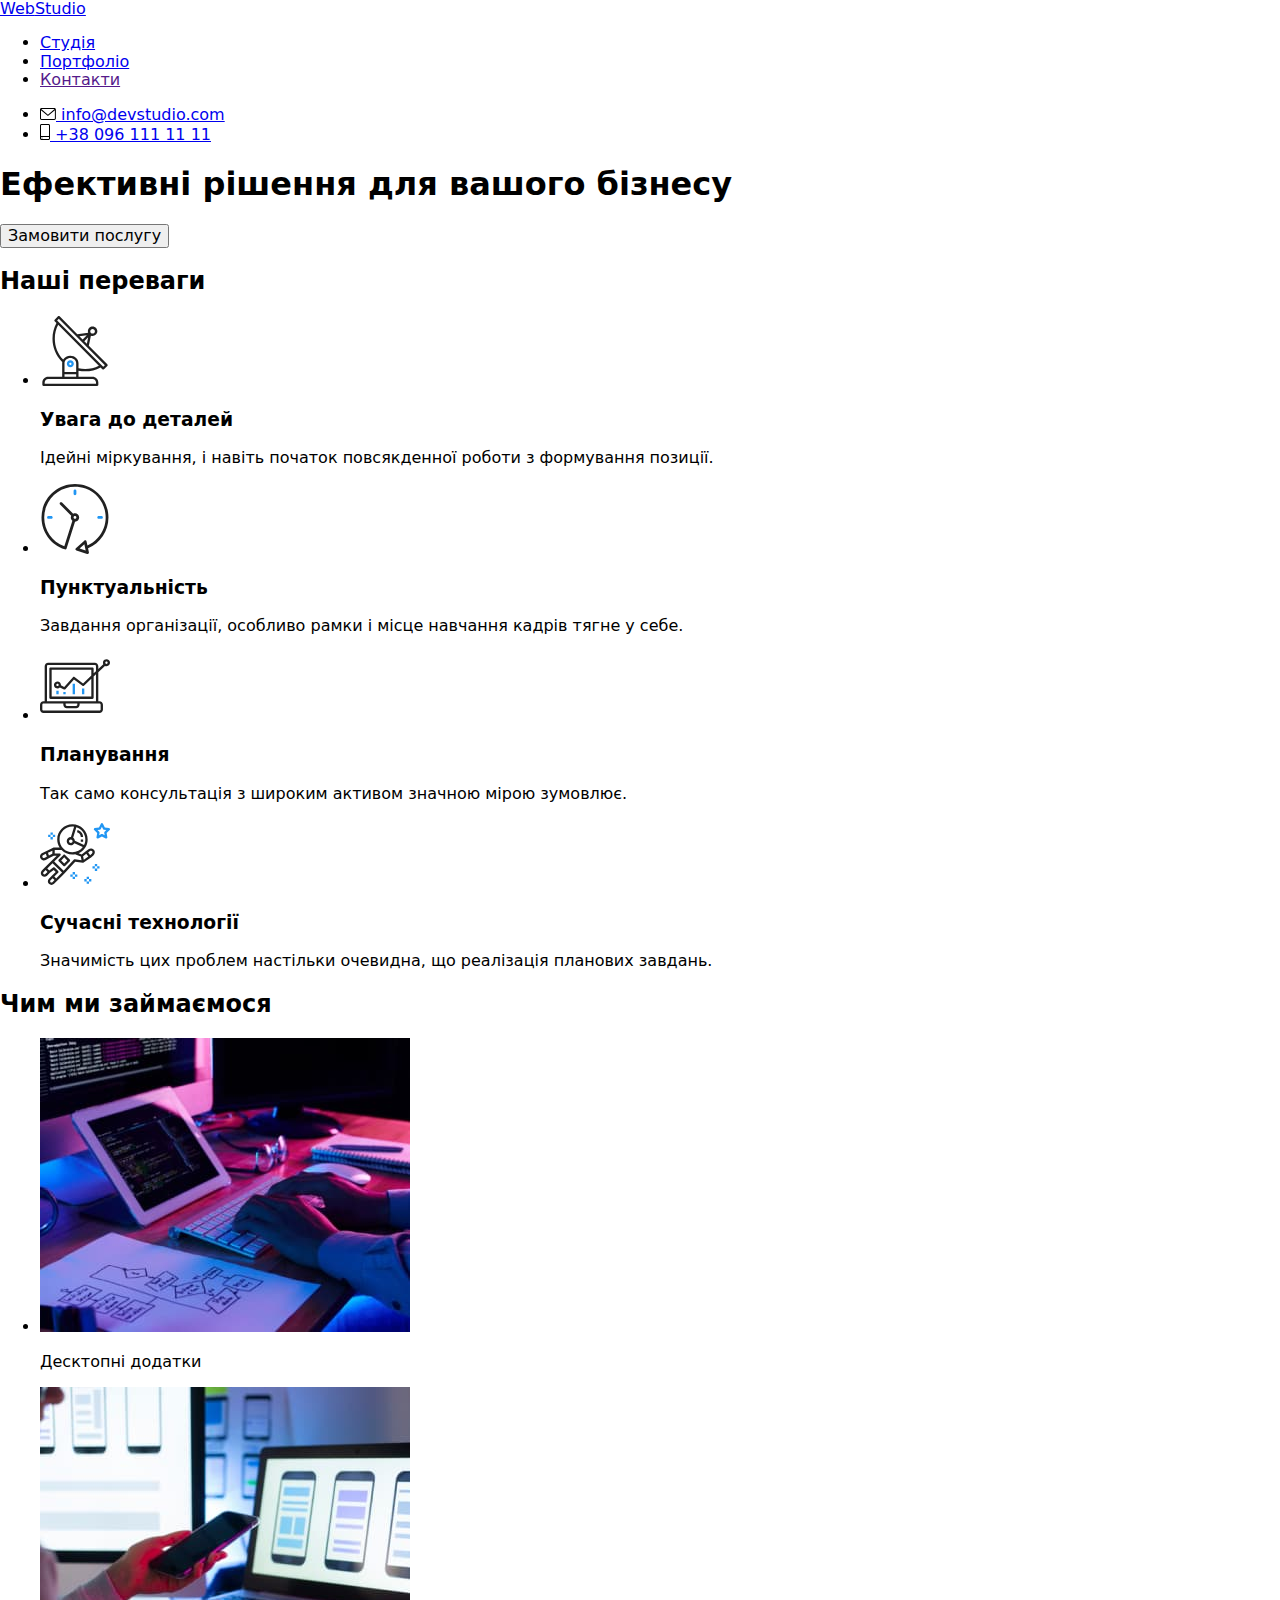
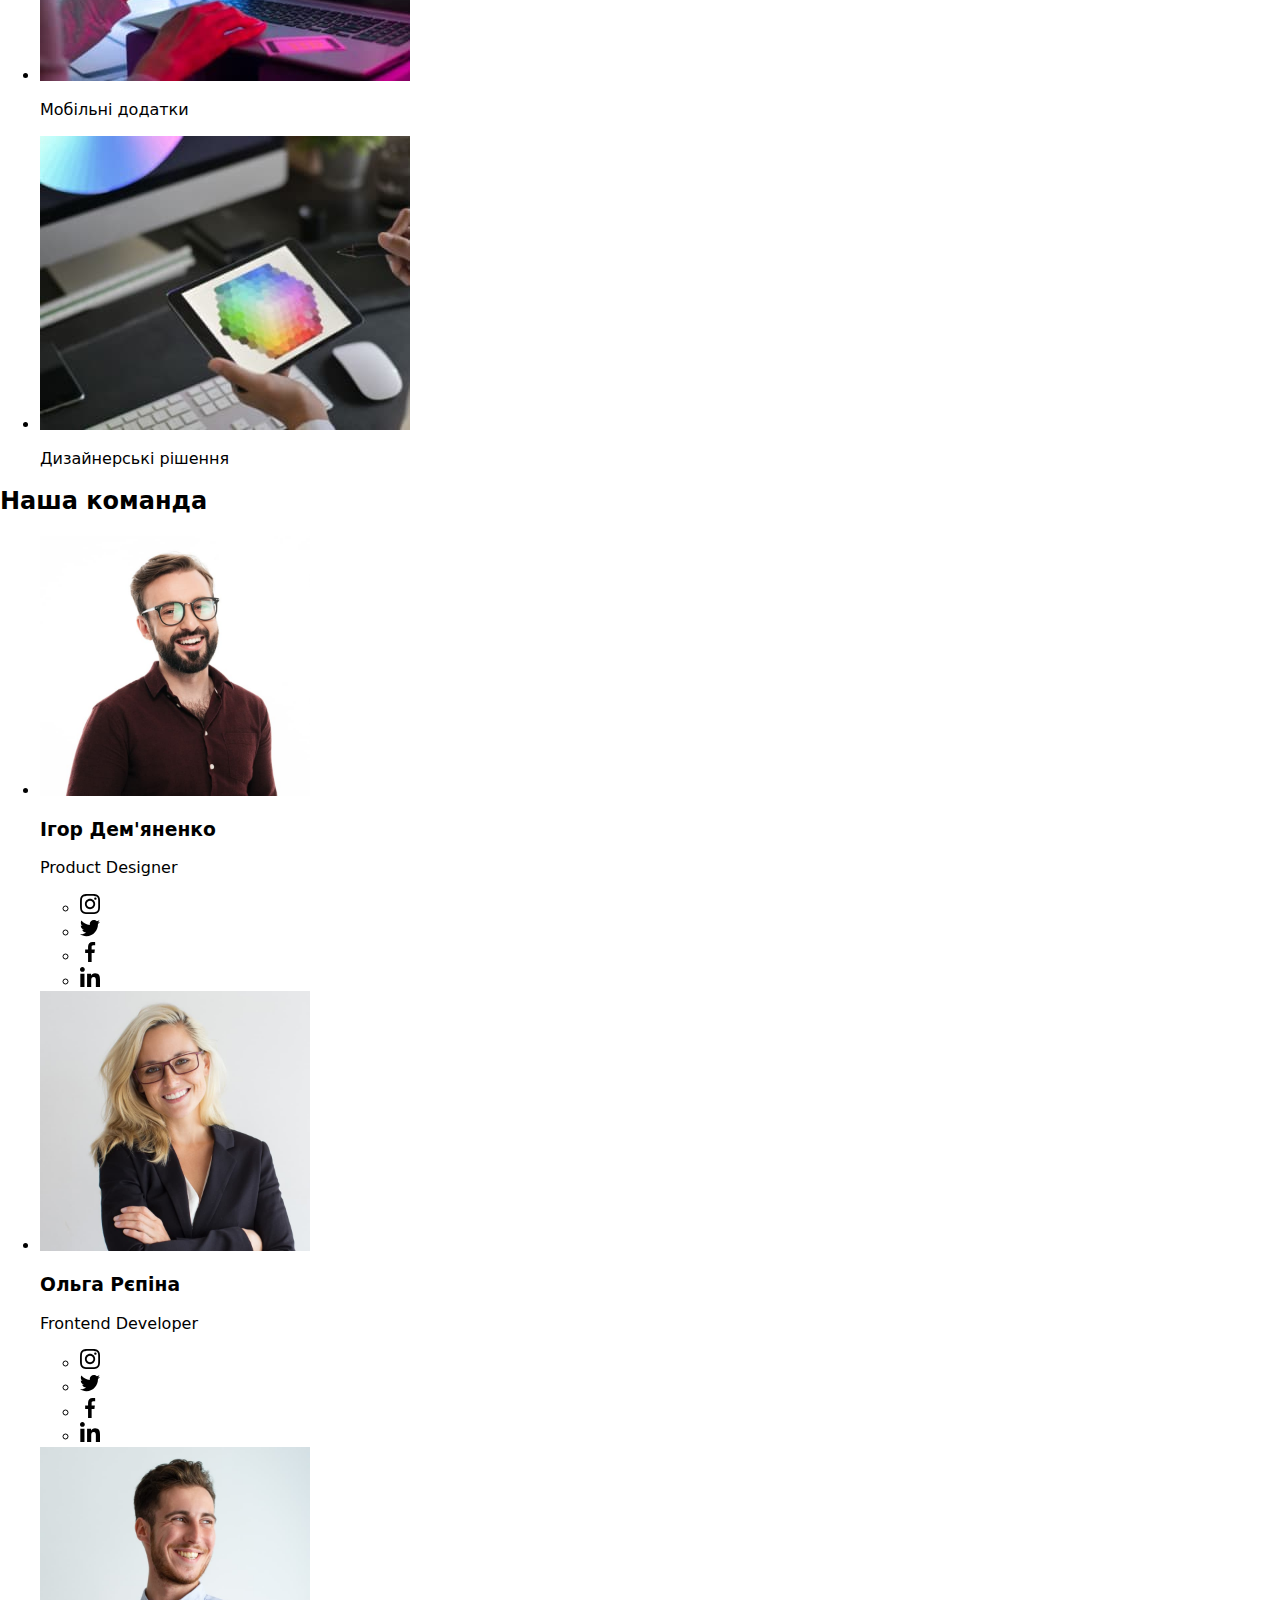
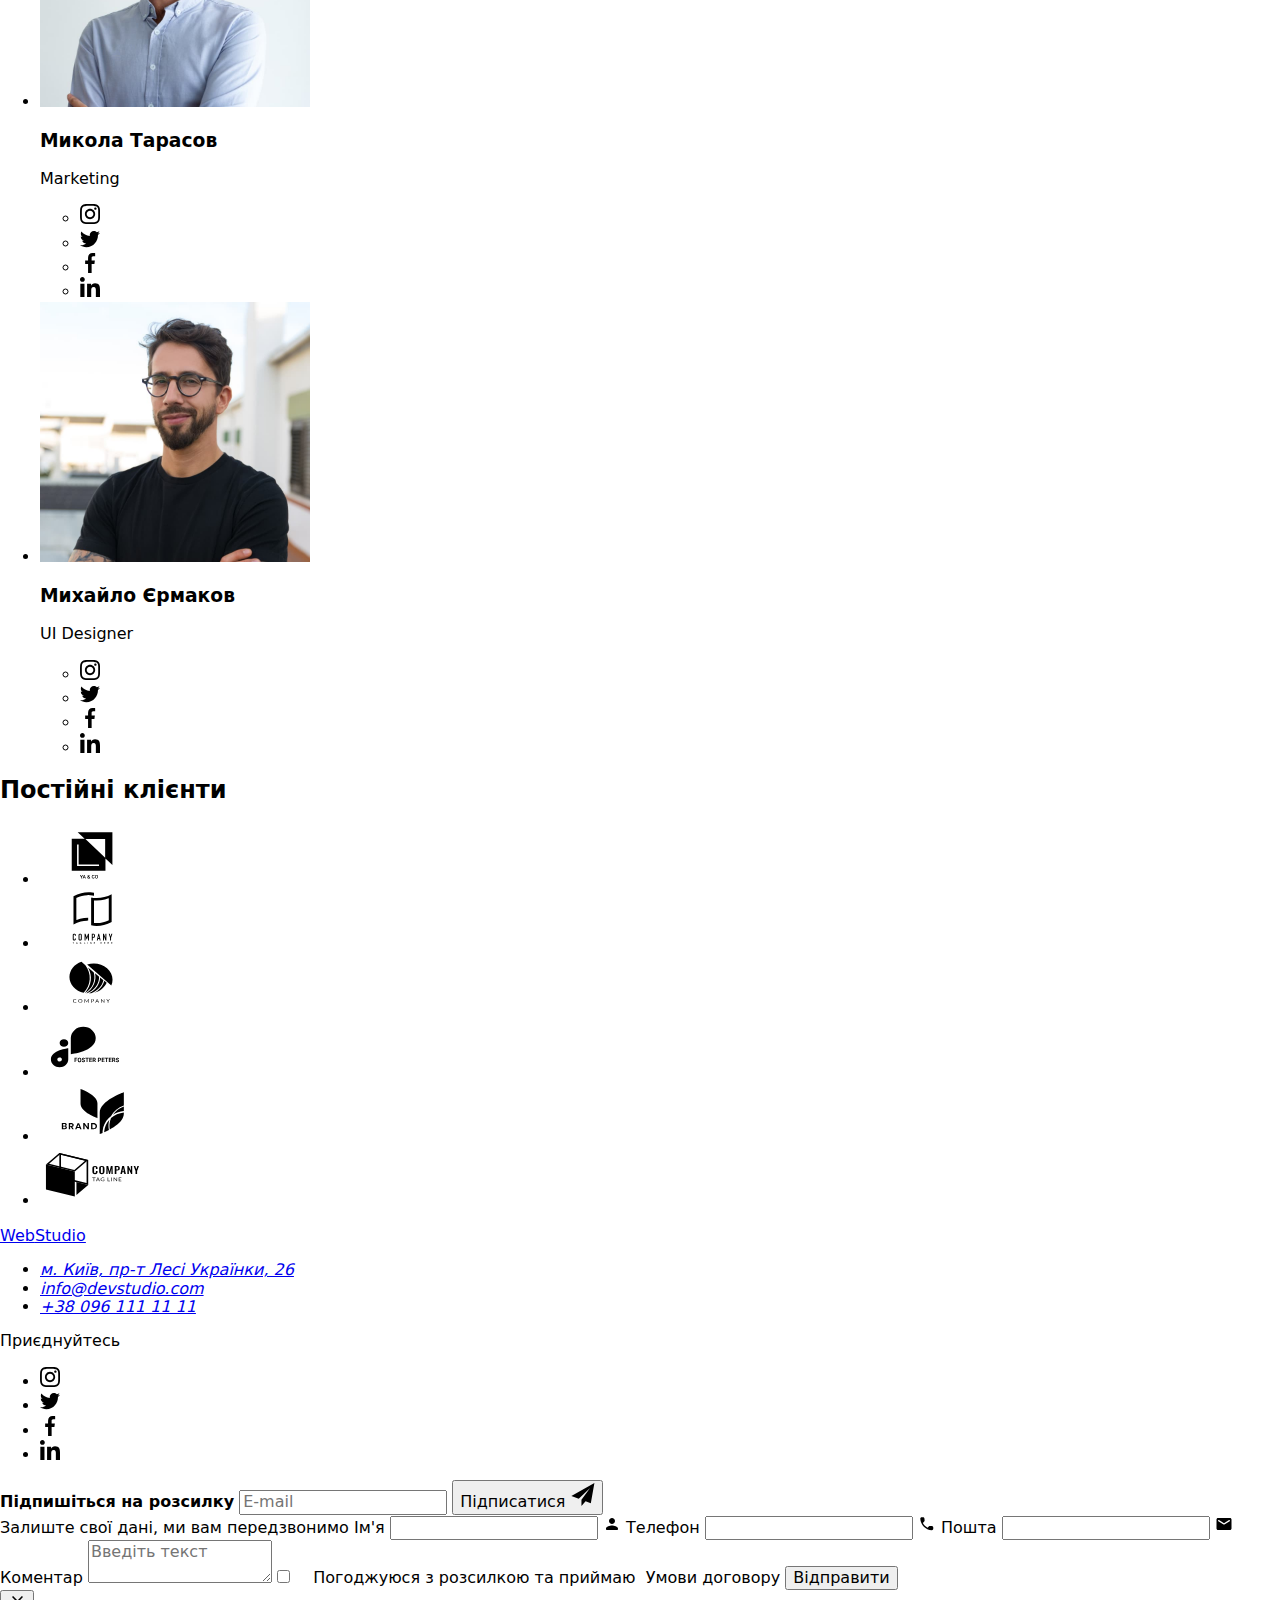
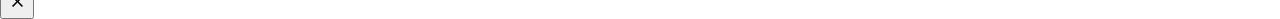
==== index.html @ 15e612e4 "init" ====
<!DOCTYPE html>
<html lang="uk">
  <head>
    <meta charset="UTF-8" />
    <meta http-equiv="X-UA-Compatible" content="IE=edge" />
    <meta name="viewport" content="width=device-width, initial-scale=1.0" />
    <title>Studio</title>
    <link rel="preconnect" href="https://fonts.googleapis.com" />
    <link rel="preconnect" href="https://fonts.gstatic.com" crossorigin />
    <link
      href="https://fonts.googleapis.com/css2?family=Raleway:wght@700&family=Roboto:wght@400;500;700;900&display=swap"
      rel="stylesheet"
    />
    <link
      rel="stylesheet"
      href="https://cdnjs.cloudflare.com/ajax/libs/modern-normalize/1.1.0/modern-normalize.min.css"
    />
    <link rel="stylesheet" href="./css/styles.css" />
  </head>
  <body>
    <header>
      <div class="container main-nav">
        <a href="./index.html" class="logo"
          ><span class="logo-first-text">Web</span
          ><span class="logo-nav-second-text">Studio</span></a
        >
        <nav>
          <ul class="site-nav list">
            <li class="site-nav-item">
              <a href="./index.html" class="link current">Студія</a>
            </li>
            <li class="site-nav-item">
              <a href="./portfolio.html" class="link">Портфоліо</a>
            </li>
            <li class="site-nav-item"><a href="" class="link">Контакти</a></li>
          </ul>
        </nav>
        <ul class="contacts list">
          <li class="contacts-item">
            <a href="mailto:info@devstudio.com" class="contacts-item-link link">
              <svg class="icon envelope" width="16px" height="12px">
                <use href="./images/icons.svg#icon-envelope"></use>
              </svg>
              info@devstudio.com</a
            >
          </li>
          <li class="contacts-item">
            <a href="tel:+380961111111" class="contacts-item-link">
              <svg class="icon smartphone" width="10px" height="16px">
                <use href="./images/icons.svg#icon-smartphone"></use>
              </svg>
              +38 096 111 11 11</a
            >
          </li>
        </ul>
      </div>
    </header>
    <main>
      <!-- секція герой -->

      <section class="hero overlay">
        <div class="container">
          <h1 class="hero-title">Ефективні рішення для вашого бізнесу</h1>
          <button type="button" class="button hero-button" data-modal-open>
            Замовити послугу
          </button>
        </div>
      </section>

      <section class="section">
        <div class="container">
          <h2 class="section-title visually-hidden">Наші переваги</h2>
          <ul class="features-list list">
            <li class="item">
              <div class="icon">
                <svg class="antena" width="70px" height="70px">
                  <use href="./images/icons.svg#icon-antena"></use>
                </svg>
              </div>
              <h3 class="title">Увага до деталей</h3>
              <p class="text">
                Ідейні міркування, і навіть початок повсякденної роботи з
                формування позиції.
              </p>
            </li>
            <li class="item">
              <div class="icon">
                <svg class="clock" width="70px" height="70px">
                  <use href="./images/icons.svg#icon-clock"></use>
                </svg>
              </div>
              <h3 class="title">Пунктуальність</h3>
              <p class="text">
                Завдання організації, особливо рамки і місце навчання кадрів
                тягне у себе.
              </p>
            </li>
            <li class="item">
              <div class="icon">
                <svg class="diagram" width="70px" height="70px">
                  <use href="./images/icons.svg#icon-diagram"></use>
                </svg>
              </div>
              <h3 class="title">Планування</h3>
              <p class="text">
                Так само консультація з широким активом значною мірою зумовлює.
              </p>
            </li>
            <li class="item">
              <div class="icon">
                <svg class="astronaut" width="70px" height="70px">
                  <use href="./images/icons.svg#icon-astronaut"></use>
                </svg>
              </div>
              <h3 class="title">Сучасні технології</h3>
              <p class="text">
                Значимість цих проблем настільки очевидна, що реалізація
                планових завдань.
              </p>
            </li>
          </ul>
        </div>
      </section>

      <section class="section">
        <div class="container">
          <h2 class="section-title">Чим ми займаємося</h2>
          <ul class="work-list list">
            <li class="thumb">
              <img src="./images/what-we-do-1.jpg" alt="Кодимо алгоритми" />
              <p class="work-list-description">Десктопні додатки</p>
            </li>
            <li class="thumb">
              <img src="./images/what-we-do-2.jpg" alt="Розробляємо дизайн" />
              <p class="work-list-description">Мобільні додатки</p>
            </li>
            <li class="thumb">
              <img src="./images/what-we-do-3.jpg" alt="Обираємо кольори" />
              <p class="work-list-description">Дизайнерські рішення</p>
            </li>
          </ul>
        </div>
      </section>

      <section class="section members">
        <div class="container">
          <h2 class="section-title">Наша команда</h2>
          <ul class="members-list list">
            <li class="item">
              <img
                src="./images/team-photo-1.jpg"
                width="270"
                height="260"
                alt="Член команди"
              />
              <div class="teammate-description">
                <h3 class="teammate-name">Ігор Дем'яненко</h3>
                <p class="teammate-post">Product Designer</p>

                <ul class="social list">
                  <li class="social-item">
                    <a href="" class="social-item-link link">
                      <svg class="icon icon" width="20px" height="20px">
                        <use href="./images/icons.svg#icon-instagram"></use>
                      </svg>
                    </a>
                  </li>
                  <li class="social-item">
                    <a href="" class="social-item-link link">
                      <svg class="icon icon" width="20px" height="20px">
                        <use href="./images/icons.svg#icon-twitter"></use>
                      </svg>
                    </a>
                  </li>
                  <li class="social-item">
                    <a href="" class="social-item-link link">
                      <svg class="icon icon" width="20px" height="20px">
                        <use href="./images/icons.svg#icon-facebook"></use>
                      </svg>
                    </a>
                  </li>
                  <li class="social-item">
                    <a href="" class="social-item-link link">
                      <svg class="icon icon" width="20px" height="20px">
                        <use href="./images/icons.svg#icon-linkedin"></use>
                      </svg>
                    </a>
                  </li>
                </ul>
              </div>
            </li>
            <li class="item">
              <img
                src="./images/team-photo-2.jpg"
                width="270"
                height="260"
                alt="Член команди"
              />
              <div class="teammate-description">
                <h3 class="teammate-name">Ольга Рєпіна</h3>
                <p class="teammate-post">Frontend Developer</p>

                <ul class="social list">
                  <li class="social-item">
                    <a href="" class="social-item-link link">
                      <svg class="icon icon" width="20px" height="20px">
                        <use href="./images/icons.svg#icon-instagram"></use>
                      </svg>
                    </a>
                  </li>
                  <li class="social-item">
                    <a href="" class="social-item-link link">
                      <svg class="icon icon" width="20px" height="20px">
                        <use href="./images/icons.svg#icon-twitter"></use>
                      </svg>
                    </a>
                  </li>
                  <li class="social-item">
                    <a href="" class="social-item-link link">
                      <svg class="icon icon" width="20px" height="20px">
                        <use href="./images/icons.svg#icon-facebook"></use>
                      </svg>
                    </a>
                  </li>
                  <li class="social-item">
                    <a href="" class="social-item-link link">
                      <svg class="icon icon" width="20px" height="20px">
                        <use href="./images/icons.svg#icon-linkedin"></use>
                      </svg>
                    </a>
                  </li>
                </ul>
              </div>
            </li>
            <li class="item">
              <img
                src="./images/team-photo-3.jpg"
                width="270"
                height="260"
                alt="Член команди"
              />
              <div class="teammate-description">
                <h3 class="teammate-name">Микола Тарасов</h3>
                <p class="teammate-post">Marketing</p>

                <ul class="social list">
                  <li class="social-item">
                    <a href="" class="social-item-link link">
                      <svg class="icon icon" width="20px" height="20px">
                        <use href="./images/icons.svg#icon-instagram"></use>
                      </svg>
                    </a>
                  </li>
                  <li class="social-item">
                    <a href="" class="social-item-link link">
                      <svg class="icon icon" width="20px" height="20px">
                        <use href="./images/icons.svg#icon-twitter"></use>
                      </svg>
                    </a>
                  </li>
                  <li class="social-item">
                    <a href="" class="social-item-link link">
                      <svg class="icon icon" width="20px" height="20px">
                        <use href="./images/icons.svg#icon-facebook"></use>
                      </svg>
                    </a>
                  </li>
                  <li class="social-item">
                    <a href="" class="social-item-link link">
                      <svg class="icon icon" width="20px" height="20px">
                        <use href="./images/icons.svg#icon-linkedin"></use>
                      </svg>
                    </a>
                  </li>
                </ul>
              </div>
            </li>
            <li class="item">
              <img
                src="./images/team-photo-4.jpg"
                width="270"
                height="260"
                alt="Член команди"
              />
              <div class="teammate-description">
                <h3 class="teammate-name">Михайло Єрмаков</h3>
                <p class="teammate-post">UI Designer</p>

                <ul class="social list">
                  <li class="social-item">
                    <a href="" class="social-item-link link">
                      <svg class="icon icon" width="20px" height="20px">
                        <use href="./images/icons.svg#icon-instagram"></use>
                      </svg>
                    </a>
                  </li>
                  <li class="social-item">
                    <a href="" class="social-item-link link">
                      <svg class="icon icon" width="20px" height="20px">
                        <use href="./images/icons.svg#icon-twitter"></use>
                      </svg>
                    </a>
                  </li>
                  <li class="social-item">
                    <a href="" class="social-item-link link">
                      <svg class="icon icon" width="20px" height="20px">
                        <use href="./images/icons.svg#icon-facebook"></use>
                      </svg>
                    </a>
                  </li>
                  <li class="social-item">
                    <a href="" class="social-item-link link">
                      <svg class="icon icon" width="20px" height="20px">
                        <use href="./images/icons.svg#icon-linkedin"></use>
                      </svg>
                    </a>
                  </li>
                </ul>
              </div>
            </li>
          </ul>
        </div>
      </section>
      <section class="section">
        <div class="container">
          <h2 class="section-title">Постійні клієнти</h2>
          <ul class="clients list">
            <li class="clients-item">
              <a href="" class="clients-item-link link">
                <svg class="icon logo-1" width="106px" height="60px">
                  <use href="./images/icons.svg#icon-logo-1"></use>
                </svg>
              </a>
            </li>
            <li class="clients-item">
              <a href="" class="clients-item-link link">
                <svg class="icon logo-2" width="106px" height="60px">
                  <use href="./images/icons.svg#icon-logo-2"></use>
                </svg>
              </a>
            </li>
            <li class="clients-item">
              <a href="" class="clients-item-link link">
                <svg class="icon logo-3" width="106px" height="60px">
                  <use href="./images/icons.svg#icon-logo-3"></use>
                </svg>
              </a>
            </li>
            <li class="clients-item">
              <a href="" class="clients-item-link link">
                <svg class="icon logo-4" width="106px" height="60px">
                  <use href="./images/icons.svg#icon-logo-4"></use>
                </svg>
              </a>
            </li>
            <li class="clients-item">
              <a href="" class="clients-item-link link">
                <svg class="icon logo-5" width="106px" height="60px">
                  <use href="./images/icons.svg#icon-logo-5"></use>
                </svg>
              </a>
            </li>
            <li class="clients-item">
              <a href="" class="clients-item-link link">
                <svg class="icon logo-6" width="106px" height="60px">
                  <use href="./images/icons.svg#icon-logo-6"></use>
                </svg>
              </a>
            </li>
          </ul>
        </div>
      </section>
    </main>

    <footer>
      <div class="container footer-box">
        <div>
          <a href="./index.html" class="logo link">
            <span class="logo-first-text">Web</span
            ><span class="logo-foot-second-text">Studio</span>
          </a>

          <address>
            <ul class="list">
              <li class="link-contact">
                <a
                  href="https://goo.gl/maps/D8XiGMWLW442jAMw8"
                  target="_blank"
                  rel="noopener noreferrer"
                  class="footer-geolocation"
                  >м. Київ, пр-т Лесі Українки, 26</a
                >
              </li>
              <li class="link-contact">
                <a href="mailto:info@devstudio.com" class="footer-contacts"
                  >info@devstudio.com</a
                >
              </li>
              <li class="link-contact">
                <a href="tel:+380961111111" class="footer-contacts"
                  >+38 096 111 11 11</a
                >
              </li>
            </ul>
          </address>
        </div>

        <div class="join-us">
          <p class="title">Приєднуйтесь</p>
          <ul class="footer-social">
            <li class="footer-social-item list">
              <a href="" class="footer-social-item-link link">
                <svg class="icon instagram" width="20px" height="20px">
                  <use href="./images/icons.svg#icon-instagram"></use>
                </svg>
              </a>
            </li>
            <li class="footer-social-item list">
              <a href="" class="footer-social-item-link link">
                <svg class="icon twitter" width="20px" height="20px">
                  <use href="./images/icons.svg#icon-twitter"></use>
                </svg>
              </a>
            </li>
            <li class="footer-social-item list">
              <a href="" class="footer-social-item-link link">
                <svg class="icon facebook" width="20px" height="20px">
                  <use href="./images/icons.svg#icon-facebook"></use>
                </svg>
              </a>
            </li>
            <li class="footer-social-item list">
              <a href="" class="footer-social-item-link link">
                <svg class="icon linkedin" width="20px" height="20px">
                  <use href="./images/icons.svg#icon-linkedin"></use>
                </svg>
              </a>
            </li>
          </ul>
        </div>

        <form class="subscribe-form" autocomplete="off">
          <div class="form-field">
            <strong class="subscribe-call">Підпишіться на розсилку</strong>
            <label>
              <input
                class="subscribe-input"
                type="text"
                name="field-subscribe"
                placeholder="E-mail"
              />
            </label>
            <button class="button subscribe-button" type="submit">
              Підписатися
              <svg class="icon-subscribe icon" width="24px" height="24px">
                <use href="./images/icons.svg#icon-send"></use>
              </svg>
            </button>
          </div>
        </form>
      </div>
    </footer>
    <div class="backdrop is-hidden" data-modal>
      <div class="modal">
        <form class="contacts-form" autocomplete="off">
          <span class="send-data-header">
            Залиште свої дані, ми вам передзвонимо</span
          >

          <label>
            <span class="contacts-form-label">Ім'я</span>
            <span class="icon-contact-name">
              <input
                type="text"
                name="contact-name"
                class="contacts-form-field contact-name"
              />
              <svg class="icon-person icon" width="18" height="18">
                <use href="./images/icons.svg#icon-person"></use>
              </svg>
            </span>
          </label>
          <label>
            <span class="contacts-form-label">Телефон</span>
            <span class="icon-contact-phone">
              <input
                type="tel"
                name="contact-tel"
                class="contacts-form-field contact-tel"
              />
              <svg class="icon-phone icon" width="18" height="18">
                <use href="./images/icons.svg#icon-phone"></use>
              </svg>
            </span>
          </label>
          <label>
            <span class="contacts-form-label">Пошта</span>
            <span class="icon-contact-mail">
              <input
                type="email"
                name="contact-mail"
                class="contacts-form-field contact-mail"
              />
              <svg class="icon-mail icon" width="18" height="18">
                <use href="./images/icons.svg#icon-email"></use>
              </svg>
            </span>
          </label>
          <label>
            <span class="contacts-form-label">Коментар</span>
            <textarea
              name="contact-message"
              class="contacts-message"
              placeholder="Введіть текст"
            ></textarea>
          </label>
          <label class="checkbox-form-field">
            <input
              type="checkbox"
              name="accept-policy"
              class="contacts-checkbox visually-hidden"
            />
            <span class="icon-checkbox">
              <svg class="icon" width="13" height="10">
                <use href="./images/icons.svg#icon-check"></use>
              </svg>
            </span>
            <span class="contacts-checkbox-label"
              >Погоджуюся з розсилкою та приймаю&nbsp;
              <span class="contacts-checkbox-link">Умови договору</span></span
            >
          </label>
          <button type="submit" class="modal-submit-button button">
            Відправити
          </button>
        </form>

        <button type="button" class="modal-close-button" data-modal-close>
          <svg class="icon-close icon" width="18" height="18">
            <use href="./images/icons.svg#icon-close"></use>
          </svg>
        </button>
      </div>
    </div>
    <script src="./js/modal.js"></script>
  </body>
</html>
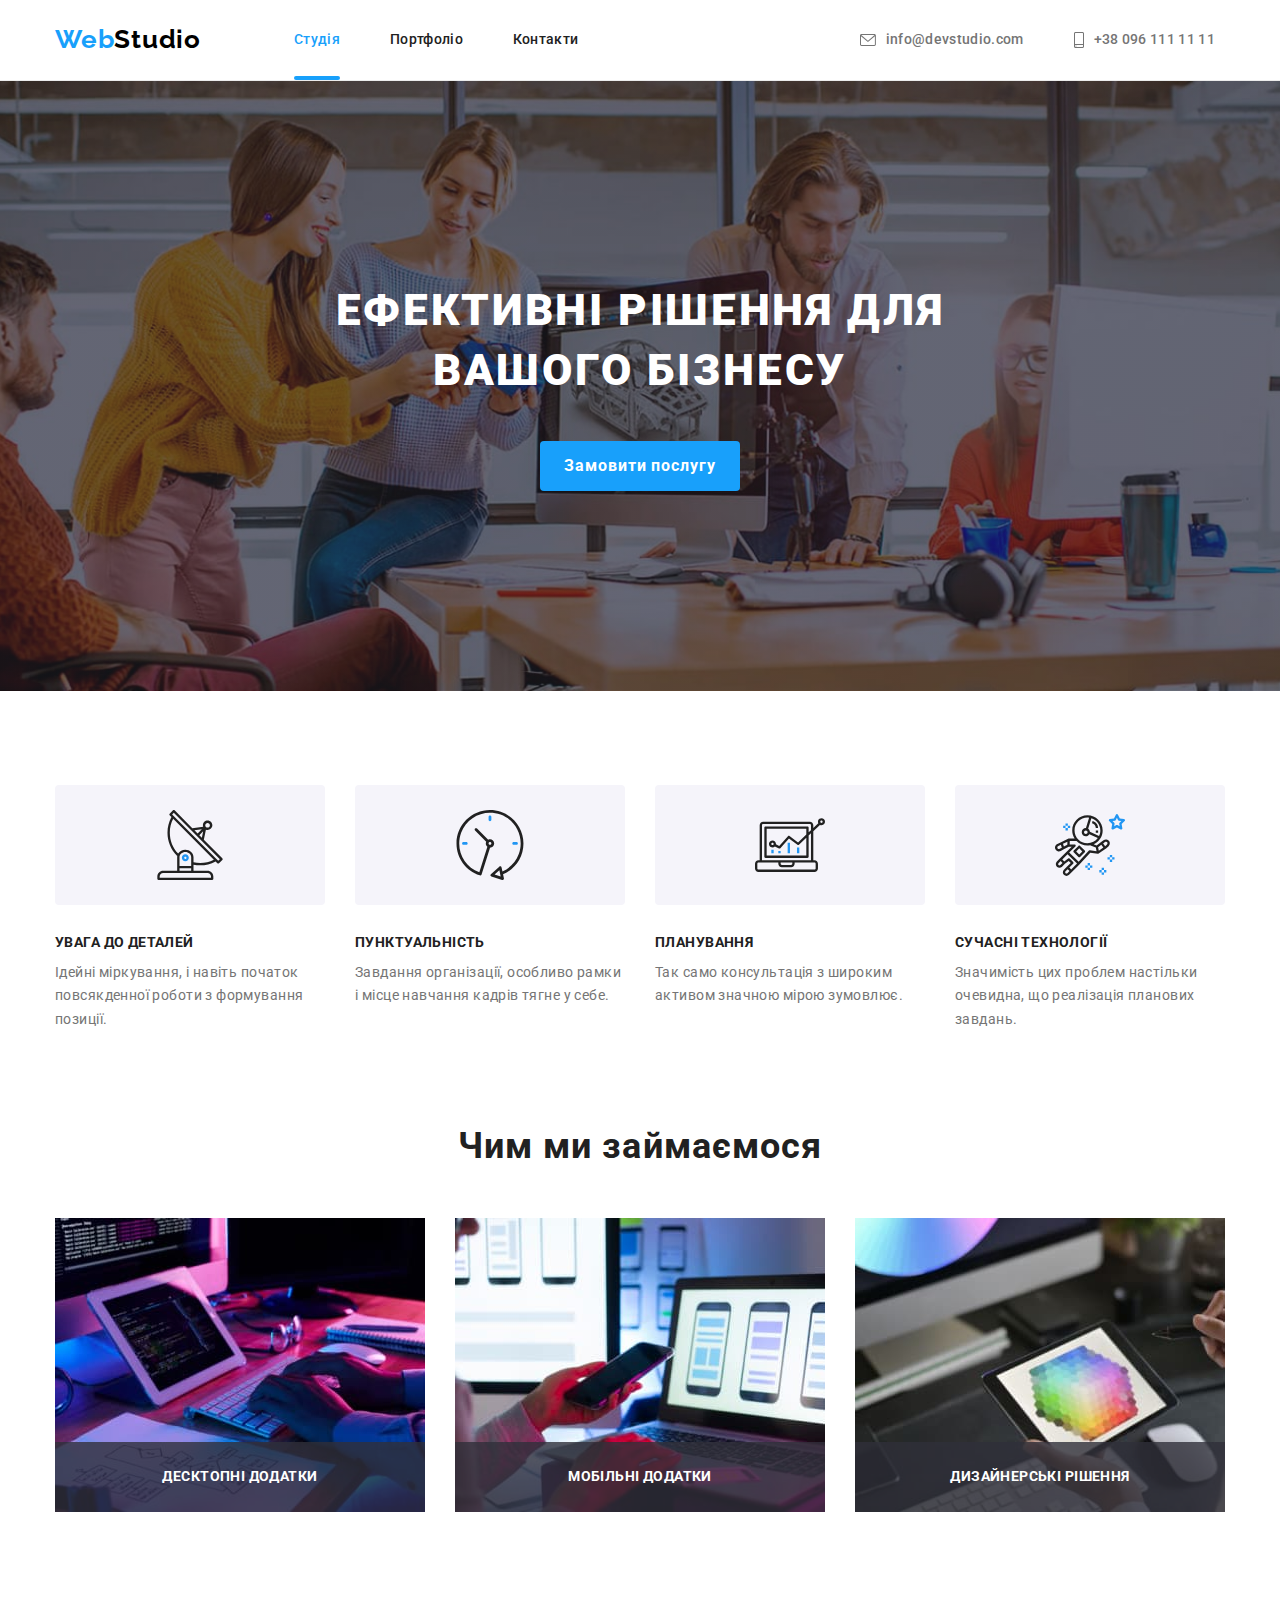
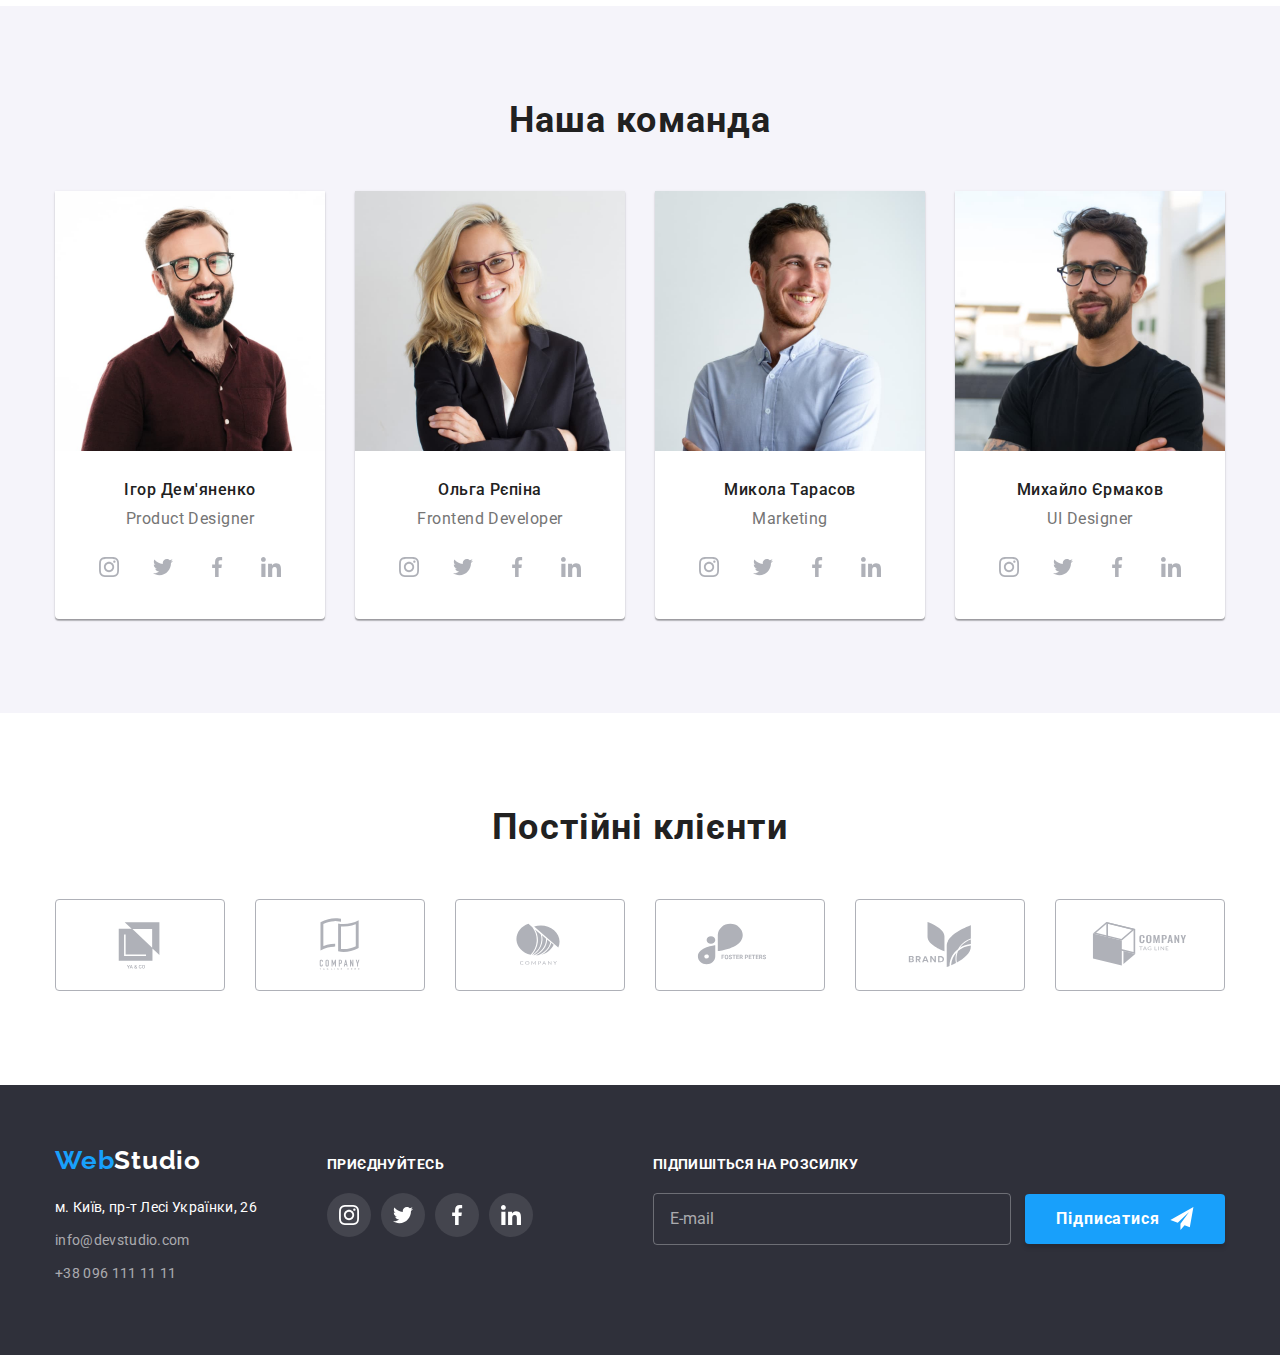
==== commit fe3f0512: "saas" ====
--- a/index.html
+++ b/index.html
@@ -521,7 +521,7 @@
               class="contacts-checkbox visually-hidden"
             />
             <span class="icon-checkbox">
-              <svg class="icon" width="13" height="10">
+              <svg class="icon" width="16" height="15">
                 <use href="./images/icons.svg#icon-check"></use>
               </svg>
             </span>
--- a/css/styles.css
+++ b/css/styles.css
@@ -0,0 +1,1007 @@
+:root {
+    --primary-text-color: #212121;
+    --secondary-text-color: #757575;
+    --accent-color: #18a0fb;
+    --primary-bg-color: #ffffff;
+    --secondary-bg-color: #2F303A;
+    --filter-bg-color: #F5F4FA;
+
+    --nav-logo-second-text-color: #000000;
+}
+
+всі кольори
+
+{
+    color:#212121;
+    color:#757575;
+    color:#18A0FB;
+    color:#ffffff;
+    color:#2F303A;
+    color:#F5F4FA;
+    color:#000000;
+    color:#ECECEC;
+    color:#AFB1B8;
+}
+
+
+/* задамо основні параметри для боді */
+body {
+    background-color: var(--primary-bg-color);
+    color: var(--primary-text-color);
+    font-family: 'Roboto', sans-serif;
+    letter-spacing: 0.02em;
+}
+
+header {
+    border-bottom: 1px solid #ECECEC;
+}
+
+nav {
+    margin-left: 93px;
+}
+
+.list {
+    margin: 0;
+    padding: 0;
+    list-style: none;
+}
+
+.link{
+    text-decoration: none;
+}
+
+.container {
+    width: 1200px;
+    margin: 0 auto;
+    padding: 0 15px;
+}
+
+h1,h2,h3,h4,h5,h6,p{
+    padding: 0;
+    margin: 0;
+}
+
+ol,
+ul{
+    margin-top: 0;
+    margin-bottom: 0;
+    padding-left: 0;
+}
+
+
+.main-nav {
+    display: flex;
+    align-items: center;
+    justify-content: center;
+}
+
+/* форматування логотипу (в навігації слово поділене на дві частини і у утері також) */
+.logo {
+    display: block;
+    font-family: 'Raleway';
+    font-size: 26px;
+    font-weight: 700;
+    text-decoration: none;
+    
+    line-height: 1.2;
+    letter-spacing: 0.03em;
+}
+
+.logo-first-text {
+    color: var(--accent-color);
+}
+
+.logo-nav-second-text {
+    color: var(--nav-logo-second-text-color);
+}
+
+.logo-foot-second-text {
+    color: var(--primary-bg-color);
+}
+/* кінець форматування логотипу */
+
+/* форматування навігації */
+.site-nav{
+    display: flex;
+}
+
+.site-nav-item:not(:last-child){
+    margin-right: 50px;
+}
+
+.site-nav .link {
+    position: relative;
+    display: block;
+    padding-top: 32px;
+    padding-bottom: 32px;
+
+    font-weight: 500;
+    font-size: 14px;
+    text-decoration: none;
+
+    line-height: 1.14;
+    color: #212121;
+
+    transition: color 250ms cubic-bezier(0.4, 0, 0.2, 1);
+}
+
+.site-nav .link:hover,
+.site-nav .link:focus {
+    color: var(--accent-color);
+}
+
+.site-nav-item .current::after {
+    content: "";
+    display: block;
+    position: absolute;
+    width: 100%;
+    height: 4px;
+
+    bottom: 0;
+    left: 0;
+    background-color: var(--accent-color);
+    border-radius: 2px;
+}
+
+.contacts {
+    display: flex;
+    margin-left: auto;
+}
+
+.contacts-item-link{
+    display: flex;
+    margin-right: 10px;
+    align-items: center;
+    justify-content: center;
+    font-weight: 500;
+    font-size: 14px;
+    line-height: 1.14;
+    text-decoration: none;
+    color: #757575;
+
+    transition: color 250ms cubic-bezier(0.4, 0, 0.2, 1);
+}
+
+.contacts-item:not(:last-child) {
+    margin-right: 40px;
+}
+
+.contacts-item-link:hover,
+.contacts-item-link:focus {
+    color: var(--accent-color);
+}
+
+.contacts-item-link .icon{
+    margin-right: 10px;
+}
+
+.icon{
+    fill: currentColor;
+}
+
+
+/* hero */
+.hero {
+    padding: 200px 0px;
+    background: var(--secondary-bg-color);
+    text-align: center;
+}
+
+.overlay{
+    max-width: 1600px;
+    margin-left: auto;
+    margin-right: auto;
+    background-color: var(--secondary-bg-color);
+    background-image: linear-gradient(rgba(47, 48, 58, 0.4),
+                    rgba(47, 48, 58, 0.4)),
+                    url(../images/img-min.jpg);
+    background-repeat: no-repeat;
+    background-position: center;
+    background-size: cover;
+}
+
+.hero-title {
+    margin-bottom: 40px;
+    margin-left: auto;
+    margin-right: auto;
+    max-width: 696px;
+
+    font-weight: 900;
+    font-size: 44px;    
+    line-height: 1.36;
+    letter-spacing: 0.06em;
+    text-transform: uppercase;
+    color: var(--primary-bg-color);
+}
+
+/* button */
+.button {
+    font-family: inherit;
+    font-weight: 700;
+    font-size: 16px;
+    line-height: 1.88;
+    min-width: 200px;
+    letter-spacing: 0.06em;
+
+    border-radius: 4px;
+    border: 0;
+    cursor: pointer;
+}
+
+.hero-button {
+    min-width: 200px;
+    min-height: 50px;
+    color: var(--primary-bg-color);
+    background-color: var(--accent-color);
+}
+
+.features-list{
+    display: flex;
+    flex-wrap: wrap;
+}
+
+.features-list .title {
+    margin-top: 0px;
+    margin-bottom: 10px;
+
+    font-weight: 700;
+    font-size: 14px;
+    text-decoration: none;
+
+    line-height: 1.14;
+    letter-spacing: 0.03em;
+    text-transform: uppercase;
+    color: var(--primary-text-color);
+}
+
+.features-list .item{
+    width: calc((100% - 90px) / 4);
+    margin-right: 30px;
+}
+
+.features-list .item:nth-child(4n){
+    margin-right: 0px;
+}
+
+.features-list .icon{
+    display: flex;
+    align-items: center;
+    justify-content: center;
+    height: 120px;
+    margin-bottom: 30px;
+    background-color: var(--filter-bg-color);
+    border-radius: 4px;
+}
+
+.features-list .text {
+    margin-top: 0px;
+    margin-bottom: 0px;
+
+    font-size: 14px;
+    text-decoration: none;
+    line-height: 1.7;
+    letter-spacing: 0.03em;
+    color: var(--secondary-text-color);
+}
+
+/* section */
+.section {
+    padding-top: 94px;
+    padding-bottom: 94px;
+}
+
+.section:nth-child(3){
+    padding-top: 0px;
+}
+
+.section-title {
+    margin-top: 0px;
+    margin-bottom: 50px;
+    font-weight: 700;
+    font-size: 36px;
+    
+    line-height: 1.16;
+    text-align: center;
+    letter-spacing: 0.03em;
+    color: var(--primary-text-color);
+}
+
+.work-list{
+    display: flex;
+    flex-wrap: wrap;
+    min-width: 370px;
+    gap: 30px;
+}
+
+.work-list .thumb {
+    display: flex;
+    position: relative;
+    justify-content: center;
+    padding: auto;
+}
+
+.work-list-description {
+    display: flex;
+    position: absolute;
+
+    width: 100%;
+    height: 70px;
+    bottom: 0;
+    justify-content: center;
+    align-items: center;
+
+    font-style: normal;
+    font-weight: 700;
+    font-size: 14px;
+    line-height: 1.14;
+    text-align: center;
+    letter-spacing: 0.03em;
+    text-transform: uppercase;
+    color: var(--primary-bg-color);
+
+    background: rgba(47, 48, 58, 0.8);
+}
+
+.members{
+    background-color: var(--filter-bg-color);
+}
+
+.members-list {
+    display: flex;
+    flex-wrap: wrap;
+    margin: -15px;
+}
+
+.members-list .item{
+    width: 270px;
+    margin: 15px;
+    background-color: var(--primary-bg-color);
+    box-shadow: 0px 1px 3px rgba(0, 0, 0, 0.12),
+                0px 1px 1px rgba(0, 0, 0, 0.14),
+                0px 2px 1px rgba(0, 0, 0, 0.2);
+    border-radius: 0px 0px 4px 4px;
+}
+
+.social {
+    display: flex;
+    justify-content: space-between;
+}
+
+
+.social-item-link {
+    display: flex;
+    width: 44px;
+    height: 44px;
+
+    align-items: center;
+    justify-content: center;
+
+    border-radius: 50%;
+    color: #afb1b8;
+    
+    transition: background-color 250ms cubic-bezier(0.4, 0, 0.2, 1), color 250ms cubic-bezier(0.4, 0, 0.2, 1);
+}
+
+.social-item-link:hover,
+.social-item-link:focus {
+    background-color: var(--accent-color);
+    color: var(--primary-bg-color);
+}
+
+img {
+    display: block;
+    max-width: 100%;
+    height: auto;
+}
+
+.teammate-description{
+    padding: 30px 32px;
+}
+
+.teammate-name {
+    margin-bottom: 10px;
+    font-weight: 500;
+    font-size: 16px;
+    line-height: 1.18;
+    text-align: center;
+    letter-spacing: 0.03em;
+    color: var(--primary-text-color);
+}
+
+.teammate-post {
+    margin-bottom: 16px;
+
+    font-size: 16px;
+    line-height: 1.18;
+    text-align: center;
+    letter-spacing: 0.03em;
+    color: var(--secondary-text-color);
+}
+
+.clients {
+    display: flex;
+    flex-wrap: wrap;
+}
+
+.clients-item-link {
+    display: flex;
+    width: 170px;
+    height: 92px;
+    justify-content: center;
+    align-items: center;
+
+    color: #AFB1B8;
+    border: 1px solid #AFB1B8;
+    border-radius: 4px;
+    
+    transition: color 250ms cubic-bezier(0.4, 0, 0.2, 1), border-color 250ms cubic-bezier(0.4, 0, 0.2, 1);
+}
+
+.clients-item:not(:last-child) {
+    margin-right: 30px;
+}
+
+.clients-item-link:hover,
+.clients-item-link:focus {
+    border-color: var(--accent-color);
+    color: var(--accent-color);
+}
+
+
+footer {
+    padding-top: 60px;
+    padding-bottom: 60px;
+    background: var(--secondary-bg-color);
+}
+
+address {
+    margin-top: 20px;
+}
+
+.footer-geolocation  {
+    padding-left: 215;
+    font-size: 14px;
+    line-height: 1.7;
+    text-decoration: none;
+    font-style: normal;
+
+    color: var(--primary-bg-color);
+    transition: color 250ms cubic-bezier(0.4, 0, 0.2, 1);
+}
+
+.footer-contacts{
+    font-size: 14px;
+    line-height: 1.7;
+    text-decoration: none;
+    font-style: normal;
+    color: rgba(255, 255, 255, 0.6);
+    transition: color 250ms cubic-bezier(0.4, 0, 0.2, 1);
+}
+
+.footer-geolocation:hover,
+.footer-geolocation:focus,
+.footer-contacts:hover,
+.footer-contacts:focus {
+    color: var(--accent-color);
+}
+
+footer .title {
+    display: inline-flex;
+    flex-wrap: wrap;
+    margin-top: 0px;
+    margin-bottom: 20px;
+    font-weight: 700;
+    font-size: 14px;
+
+    line-height: 1.14;
+    letter-spacing: 0.03em;
+    text-transform: uppercase;
+    color: var(--primary-bg-color);
+}
+
+.footer-social {
+    display: flex;
+}
+
+.footer-social-item-link {
+    display: flex;
+    width: 44px;
+    height: 44px;
+    justify-content: center;
+    align-items: center;
+    border-radius: 50%;
+    background: rgba(255, 255, 255, 0.1);
+
+    cursor: pointer;
+    color: #ffffff;
+
+    transition: background-color 250ms cubic-bezier(0.4, 0, 0.2, 1);
+}
+
+
+.footer-social-item:not(:last-child) {
+    margin-right: 10px;
+}
+
+.footer-social-item-link .icon {
+    fill: currentColor;
+} 
+
+.footer-social-item-link:hover,
+.footer-social-item-link:focus  {
+    background-color: var(--accent-color);
+}
+
+.link-contact {
+    margin-bottom: 9px;
+}
+
+.site-nav .current {
+    color: var(--accent-color);
+}
+
+.footer-box {
+    display: flex;
+    align-items: baseline;
+
+}
+
+.join-us{
+    margin-left: 70px;
+}
+
+
+.my-form{
+    display: flex;
+    margin-left: auto;
+}
+
+.subscribe-call{
+    display: block;
+    margin-bottom: 20px;
+    font-weight: 700;
+    font-size: 14px;
+
+    line-height: 1.14;
+    letter-spacing: 0.03em;
+    text-transform: uppercase;
+    color: var(--primary-bg-color);
+}
+
+.subscribe-form{
+    display: flex;
+    margin-left: auto;
+}
+
+.subscribe-input {
+    display: inline-flex;
+    padding: 16px;
+    width: 358px;
+    min-height: 50px;
+
+    color: var(--primary-bg-color);
+    background-color: transparent;
+    border: 1px solid rgba(255, 255, 255, 0.3);
+    border-radius: 4px;
+}
+
+.subscribe-button {
+    display: inline-flex;
+    align-items: center;
+    justify-content: center;
+    margin-left: 10px;
+    min-width: 200px;
+    min-height: 50px;
+
+    color: var(--primary-bg-color);
+    background-color: var(--accent-color);
+    box-shadow: 0px 4px 4px rgba(0, 0, 0, 0.15);
+}
+
+.subscribe-input::placeholder {
+    color: rgba(255, 255, 255, 0.6);
+}
+
+.subscribe-input:focus {
+    outline: none;
+}
+
+.icon-subscribe {
+    margin-left: 10px;
+    fill: var(--primary-bg-color);
+}
+
+/* site-page potfolio */
+
+.filter {
+    display: flex;
+    justify-content: center;
+    margin-bottom: 50px;
+}
+
+.filter-button {
+    min-width: 67px;
+    padding: 6px 22px;
+    color: var(--primary-text-color);
+    background-color: var(--filter-bg-color);
+    border-radius: 4px;
+    
+    transition: background-color 250ms cubic-bezier(0.4, 0, 0.2, 1), color 250ms cubic-bezier(0.4, 0, 0.2, 1), box-shadow 250ms cubic-bezier(0.4, 0, 0.2, 1);
+    }
+
+.filter > .item:not(:first-child) {
+    margin-left: 8px;
+}
+
+.filter-button:hover,
+.filter-button:focus {
+    color: var(--primary-bg-color);
+    background-color: var(--accent-color);
+
+    box-shadow: 0px 3px 1px rgba(0, 0, 0, 0.1),
+        0px 1px 2px rgba(0, 0, 0, 0.08),
+        0px 2px 2px rgba(0, 0, 0, 0.12);
+
+}
+
+.portfolio{
+    display: flex;
+    flex-wrap: wrap;
+    margin: -15px;
+}
+
+.portfolio-item{
+    width: 370px;
+    margin: 15px;
+}
+
+.portfolio-item-link {
+    display: block;
+}
+
+.portfolio-item-link {
+    transition: box-shadow 250ms cubic-bezier(0.4, 0, 0.2, 1);
+}
+
+.portfolio-item-link:hover,
+.portfolio-item-link:focus {
+box-shadow: 0px 1px 1px rgba(0, 0, 0, 0.12),
+            0px 4px 4px rgba(0, 0, 0, 0.06),
+            1px 4px 6px rgba(0, 0, 0, 0.16);
+}
+
+.portfolio-thumb {
+    display: block;
+    position: relative;
+    background: var(--primary-bg-color);
+    overflow: hidden;
+}
+
+.portfolio-item-action {
+    display: flex;
+    position: absolute;
+    bottom: 0;
+    left: 0;
+    width: 100%;
+    height: 100%;
+    padding: 0 24px;
+    margin-top: 0;
+    justify-content: center;
+    align-items: center;
+
+    font-style: normal;
+    font-weight: 400;
+    font-size: 18px;
+    line-height: 1.6;
+    letter-spacing: 0.03em;
+
+    color: var(--primary-bg-color);
+    background: rgba(33, 150, 243, 0.9);
+    opacity: 0;
+    transform: translateY(100%);
+    transition: transform 250ms cubic-bezier(0.4, 0, 0.2, 1);
+}
+
+.portfolio-item:hover .portfolio-item-action {
+    opacity: 1;
+    transform: translateY(0%);
+}
+
+.portfolio-example {
+    margin-bottom: 4px;
+
+    font-weight: 700;
+    font-size: 18px;
+    line-height: 2.0;
+
+    letter-spacing: 0.06em;
+    color: var(--primary-text-color);
+}
+
+.portfolio-text {
+    font-size: 16px;
+    line-height: 1.87;
+    letter-spacing: 0.03em;
+    color: var(--secondary-text-color);
+}
+
+.example-description{
+    padding: 20px 24px;
+    border-bottom: 1px solid var(--filter-bg-color);
+    border-left: 1px solid var(--filter-bg-color);
+    border-right: 1px solid var(--filter-bg-color);
+}
+
+.backdrop {
+    position: fixed;
+    top: 0;
+    left: 0;
+    width: 100%;
+    height: 100%; 
+    background-color: rgba(0, 0, 0, 0.2);
+
+    transition: opacity 250ms cubic-bezier(0.4, 0, 0.2, 1), visibility 250ms cubic-bezier(0.4, 0, 0.2, 1);
+}
+
+.backdrop.is-hidden {
+    opacity: 0;
+    visibility: none;
+    pointer-events: none;
+}
+
+.backdrop .modal {
+    opacity: 1;
+}
+
+.backdrop.is-hidden .modal{
+    opacity: 0;
+}
+
+.modal {
+    position: absolute;
+    top: 50%;
+    left: 50%;
+    width: 528px;
+    height: 580px;
+    padding: 40px;
+    transform: translate(-50%, -50%);
+    border-radius: 4px;
+    background-color: var(--primary-bg-color);
+    transition: opacity 250ms cubic-bezier(0.4, 0, 0.2, 1);
+}
+
+.modal:hover {
+    box-shadow: 0px 1px 3px rgba(0, 0, 0, 0.12),
+        0px 1px 1px rgba(0, 0, 0, 0.14),
+        0px 2px 1px rgba(0, 0, 0, 0.2);
+}
+
+.modal-close-button {
+    position: absolute;
+    right: 8px;
+    top: 8px;
+    width: 30px;
+    height: 30px;
+
+    display: flex;
+    align-items: center;
+    justify-content: center;
+
+    padding: 0;
+    margin: 0;
+
+    border-radius: 50%;
+    border: 1px solid rgba(0, 0, 0, 0.1);
+    background-color: transparent;
+    color: var(--primary-text-color);
+    cursor: pointer;
+
+    transition: box-shadow 250ms cubic-bezier(0.4, 0, 0.2, 1), color 250ms cubic-bezier(0.4, 0, 0.2, 1);
+} 
+
+.modal-close-button:hover{
+    box-shadow: 0px 4px 4px rgba(0, 0, 0, 0.15);
+    color: var(--accent-color);
+}
+
+
+.send-data-header{
+    display: block;
+    margin-bottom: 12px;
+
+    text-align: center;
+    font-weight: 700;
+    font-size: 20px;
+    line-height: 23px;
+    text-align: center;
+    letter-spacing: 0.03em;
+}
+
+
+.contacts-form-label{
+    display:block;
+    margin-bottom: 4px;
+    font-weight: 400;
+    font-size: 12px;
+    line-height: 1.16;
+    letter-spacing: 0.01em;
+
+    color: var(--secondary-text-color);
+}
+
+.icon-close {
+    fill: currentColor;
+    
+}
+
+.contacts-form-field{
+    display: block;
+    margin-bottom: 10px;
+    padding-left: 42px;
+    width: 100%;
+    height: 40px;
+
+    border: 1px solid rgba(33, 33, 33, 0.2);
+    border-radius: 4px;
+
+    transition: border-color 250ms cubic-bezier(0.4, 0, 0.2, 1);
+}
+
+.contacts-form-field:focus{
+    border-color: var(--accent-color);
+    outline: none;
+}
+
+.contacts-form-field:focus + .icon {
+    color: var(--accent-color);
+    transition: color 250ms cubic-bezier(0.4, 0, 0.2, 1);
+}
+
+.icon-contact-name {
+    position: relative;
+}
+
+.icon-person{
+    position: absolute;
+    top: 50%;
+    left: 12px;
+    transform: translateY(-50%);
+}
+
+.icon-contact-phone {
+    position: relative;
+
+}
+
+.icon-phone {
+    position: absolute;
+    top: 50%;
+    left: 12px;
+    transform: translateY(-50%);
+}
+
+.icon-contact-mail {
+    position: relative;
+
+}
+
+.icon-mail {
+    position: absolute;
+    top: 50%;
+    left: 12px;
+    transform: translateY(-50%);
+}
+
+
+.contacts-message{
+    margin-bottom: 10px;
+    padding: 12px 16px;
+    width: 100%;
+    height: 120px;
+    resize: none;
+
+    border: 1px solid rgba(33, 33, 33, 0.2);
+    border-radius: 4px;
+
+    transition: border-color 250ms cubic-bezier(0.4, 0, 0.2, 1);
+}
+
+.contacts-message:focus {
+    border: 1px solid var(--accent-color);
+    outline: none;
+}
+
+.contacts-message::placeholder{
+    font-weight: 400;
+    font-size: 12px;
+    line-height: 14px;
+    letter-spacing: 0.01em;
+
+    color: rgba(117, 117, 117, 0.5)
+}
+
+.checkbox-form-field{
+    display: flex;
+    align-items:center;
+    justify-content: center;
+    margin-bottom: 30px;
+}
+
+.contacts-checkbox:focus + .icon-checkbox{
+    border: 2px solid var(--accent-color);
+    box-shadow: 0px 1px 3px rgba(0, 0, 0, 0.12), 0px 1px 1px rgba(0, 0, 0, 0.14), 0px 2px 1px rgba(0, 0, 0, 0.2);
+}
+
+.icon-checkbox {
+    display: flex;
+    width: 16px;
+    height: 15px;
+
+    align-items: center;
+    justify-content:center ;
+    background-color: var(--primary-bg-color);
+    color: transparent;
+    border-radius: 4px;
+    border: 2px solid var(--primary-text-color);
+    background-size: contain;
+    background-origin: border-box;
+    transition: box-shadow 250ms cubic-bezier(0.4, 0, 0.2, 1), background-color 250ms cubic-bezier(0.4, 0, 0.2, 1), 
+    border-color 250ms cubic-bezier(0.4, 0, 0.2, 1), color 250ms cubic-bezier(0.4, 0, 0.2, 1);
+}
+
+
+.contacts-checkbox:checked + .icon-checkbox{
+    background-color: var(--accent-color);
+    border-color: var(--accent-color);
+    color: var(--primary-bg-color);
+    box-shadow: 0px 1px 3px rgba(0, 0, 0, 0.12), 0px 1px 1px rgba(0, 0, 0, 0.14), 0px 2px 1px rgba(0, 0, 0, 0.2);
+}
+
+.contacts-checkbox-label {
+    display: flex;
+    
+    margin-left: 7px;
+    font-weight: 400;
+    font-size: 14px;
+    line-height: 1.7;
+    letter-spacing: 0.03em;
+    color: var(--secondary-text-color)
+}
+
+.contacts-checkbox-link{
+    color: var(--accent-color);
+    text-decoration: underline;
+    cursor: pointer;
+}
+
+.modal-submit-button{
+    display: block;
+    margin: auto;
+
+    min-width: 200px;
+    min-height: 50px;
+    justify-content: center;
+    color: var(--primary-bg-color);
+    background-color: var(--accent-color);
+
+    transition: box-shadow 250ms cubic-bezier(0.4, 0, 0.2, 1);
+}
+
+.modal-submit-button:hover,
+.modal-submit-button:focus {
+    box-shadow: 0px 4px 4px rgba(0, 0, 0, 0.15);
+}
+
+
+.visually-hidden {
+    position: absolute;
+    white-space: nowrap;
+    width: 1px;
+    height: 1px;
+    overflow: hidden;
+    border: 0;
+    padding: 0;
+    clip: rect(0 0 0 0);
+    clip-path: inset(50%);
+    margin: -1px;
+}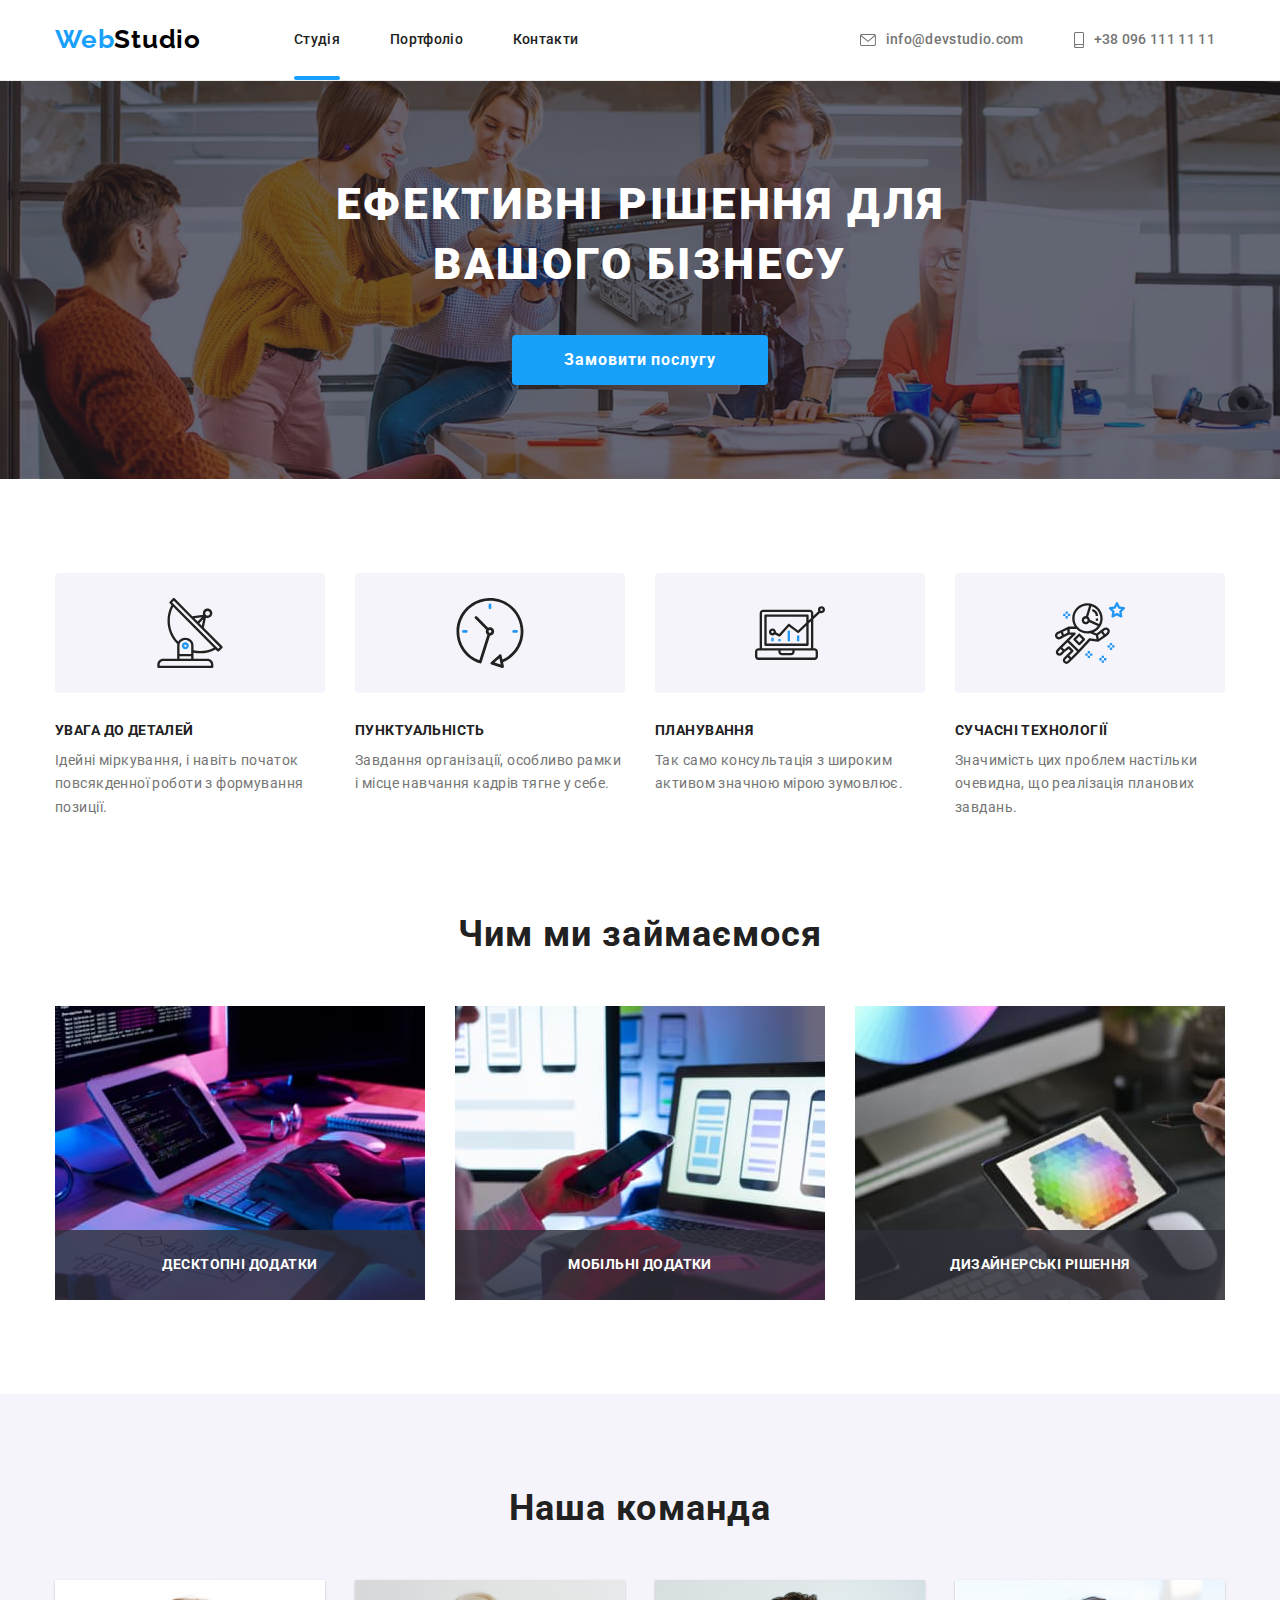
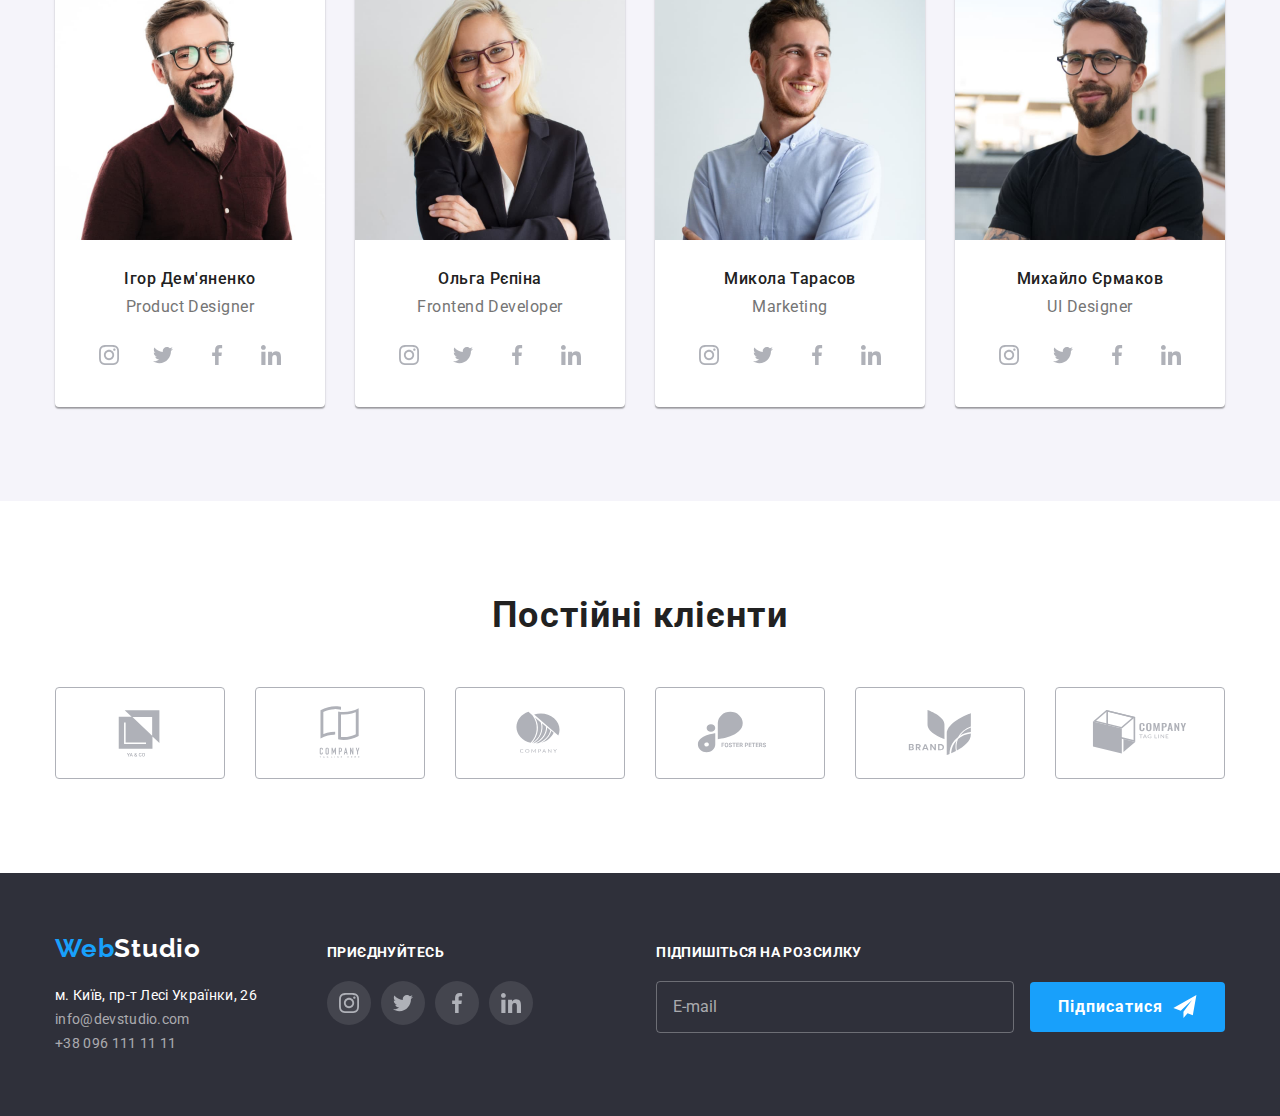
==== commit 76c90bb3: "home-work" ====
--- a/index.html
+++ b/index.html
@@ -15,38 +15,45 @@
       rel="stylesheet"
       href="https://cdnjs.cloudflare.com/ajax/libs/modern-normalize/1.1.0/modern-normalize.min.css"
     />
+    <link rel="stylesheet" href="./css/main.min.css" />
     <link rel="stylesheet" href="./css/styles.css" />
   </head>
   <body>
     <header>
-      <div class="container main-nav">
+      <div class="container header-wrapper">
         <a href="./index.html" class="logo"
-          ><span class="logo-first-text">Web</span
-          ><span class="logo-nav-second-text">Studio</span></a
+          ><span class="logo logo__first-part">Web</span
+          ><span class="logo logo__second-part">Studio</span></a
         >
-        <nav>
-          <ul class="site-nav list">
-            <li class="site-nav-item">
-              <a href="./index.html" class="link current">Студія</a>
-            </li>
-            <li class="site-nav-item">
-              <a href="./portfolio.html" class="link">Портфоліо</a>
-            </li>
-            <li class="site-nav-item"><a href="" class="link">Контакти</a></li>
+        <nav class="navigation header-wrapper__navigation">
+          <ul class="navigation__list">
+            <li class="navigation__item">
+              <a
+                href="./index.html"
+                class="navigation__link navigation__link--current"
+                >Студія</a
+              >
+            </li>
+            <li class="navigation__item">
+              <a href="./portfolio.html" class="navigation__link">Портфоліо</a>
+            </li>
+            <li class="navigation__item">
+              <a href="./contacts.html" class="navigation__link">Контакти</a>
+            </li>
           </ul>
         </nav>
-        <ul class="contacts list">
-          <li class="contacts-item">
-            <a href="mailto:info@devstudio.com" class="contacts-item-link link">
-              <svg class="icon envelope" width="16px" height="12px">
+        <ul class="contacts">
+          <li class="contacts__item">
+            <a href="mailto:info@devstudio.com" class="contacts__link">
+              <svg class="icon contacts__icon" width="16px" height="12px">
                 <use href="./images/icons.svg#icon-envelope"></use>
               </svg>
               info@devstudio.com</a
             >
           </li>
-          <li class="contacts-item">
-            <a href="tel:+380961111111" class="contacts-item-link">
-              <svg class="icon smartphone" width="10px" height="16px">
+          <li class="contacts__item">
+            <a href="tel:+380961111111" class="contacts__link">
+              <svg class="icon contacts__icon" width="10px" height="16px">
                 <use href="./images/icons.svg#icon-smartphone"></use>
               </svg>
               +38 096 111 11 11</a
@@ -57,11 +64,10 @@
     </header>
     <main>
       <!-- секція герой -->
-
-      <section class="hero overlay">
+      <section class="section hero overlay">
         <div class="container">
-          <h1 class="hero-title">Ефективні рішення для вашого бізнесу</h1>
-          <button type="button" class="button hero-button" data-modal-open>
+          <h1 class="hero__title">Ефективні рішення для вашого бізнесу</h1>
+          <button type="button" class="button hero__button" data-modal-open>
             Замовити послугу
           </button>
         </div>
@@ -69,51 +75,51 @@
 
       <section class="section">
         <div class="container">
-          <h2 class="section-title visually-hidden">Наші переваги</h2>
-          <ul class="features-list list">
-            <li class="item">
-              <div class="icon">
+          <h2 class="section__title visually-hidden">Наші переваги</h2>
+          <ul class="features-list">
+            <li class="features-list__item">
+              <div class="features-list__icon">
                 <svg class="antena" width="70px" height="70px">
                   <use href="./images/icons.svg#icon-antena"></use>
                 </svg>
               </div>
-              <h3 class="title">Увага до деталей</h3>
-              <p class="text">
+              <h3 class="features-list__title">Увага до деталей</h3>
+              <p class="features-list__text">
                 Ідейні міркування, і навіть початок повсякденної роботи з
                 формування позиції.
               </p>
             </li>
-            <li class="item">
-              <div class="icon">
+            <li class="features-list__item">
+              <div class="features-list__icon">
                 <svg class="clock" width="70px" height="70px">
                   <use href="./images/icons.svg#icon-clock"></use>
                 </svg>
               </div>
-              <h3 class="title">Пунктуальність</h3>
-              <p class="text">
+              <h3 class="features-list__title">Пунктуальність</h3>
+              <p class="features-list__text">
                 Завдання організації, особливо рамки і місце навчання кадрів
                 тягне у себе.
               </p>
             </li>
-            <li class="item">
-              <div class="icon">
+            <li class="features-list__item">
+              <div class="features-list__icon">
                 <svg class="diagram" width="70px" height="70px">
                   <use href="./images/icons.svg#icon-diagram"></use>
                 </svg>
               </div>
-              <h3 class="title">Планування</h3>
-              <p class="text">
+              <h3 class="features-list__title">Планування</h3>
+              <p class="features-list__text">
                 Так само консультація з широким активом значною мірою зумовлює.
               </p>
             </li>
-            <li class="item">
-              <div class="icon">
+            <li class="features-list__item">
+              <div class="features-list__icon">
                 <svg class="astronaut" width="70px" height="70px">
                   <use href="./images/icons.svg#icon-astronaut"></use>
                 </svg>
               </div>
-              <h3 class="title">Сучасні технології</h3>
-              <p class="text">
+              <h3 class="features-list__title">Сучасні технології</h3>
+              <p class="features-list__text">
                 Значимість цих проблем настільки очевидна, що реалізація
                 планових завдань.
               </p>
@@ -124,19 +130,19 @@
 
       <section class="section">
         <div class="container">
-          <h2 class="section-title">Чим ми займаємося</h2>
-          <ul class="work-list list">
-            <li class="thumb">
+          <h2 class="section__title">Чим ми займаємося</h2>
+          <ul class="activities">
+            <li class="activities__thumb">
               <img src="./images/what-we-do-1.jpg" alt="Кодимо алгоритми" />
-              <p class="work-list-description">Десктопні додатки</p>
-            </li>
-            <li class="thumb">
+              <p class="activities__description">Десктопні додатки</p>
+            </li>
+            <li class="activities__thumb">
               <img src="./images/what-we-do-2.jpg" alt="Розробляємо дизайн" />
-              <p class="work-list-description">Мобільні додатки</p>
-            </li>
-            <li class="thumb">
+              <p class="activities__description">Мобільні додатки</p>
+            </li>
+            <li class="activities__thumb">
               <img src="./images/what-we-do-3.jpg" alt="Обираємо кольори" />
-              <p class="work-list-description">Дизайнерські рішення</p>
+              <p class="activities__description">Дизайнерські рішення</p>
             </li>
           </ul>
         </div>
@@ -144,44 +150,60 @@
 
       <section class="section members">
         <div class="container">
-          <h2 class="section-title">Наша команда</h2>
-          <ul class="members-list list">
-            <li class="item">
+          <h2 class="section__title">Наша команда</h2>
+          <ul class="members__list">
+            <li class="members__item">
               <img
                 src="./images/team-photo-1.jpg"
                 width="270"
                 height="260"
                 alt="Член команди"
               />
-              <div class="teammate-description">
-                <h3 class="teammate-name">Ігор Дем'яненко</h3>
-                <p class="teammate-post">Product Designer</p>
-
-                <ul class="social list">
-                  <li class="social-item">
-                    <a href="" class="social-item-link link">
-                      <svg class="icon icon" width="20px" height="20px">
+              <div class="members__description">
+                <h3 class="members__name">Ігор Дем'яненко</h3>
+                <p class="members__post">Product Designer</p>
+
+                <ul class="social-icons">
+                  <li class="social-icons__item">
+                    <a href="" class="social-icons__link">
+                      <svg
+                        class="icon social-icons__icon"
+                        width="20px"
+                        height="20px"
+                      >
                         <use href="./images/icons.svg#icon-instagram"></use>
                       </svg>
                     </a>
                   </li>
-                  <li class="social-item">
-                    <a href="" class="social-item-link link">
-                      <svg class="icon icon" width="20px" height="20px">
+                  <li class="social-icons__item">
+                    <a href="" class="social-icons__link">
+                      <svg
+                        class="icon social-icons__icon"
+                        width="20px"
+                        height="20px"
+                      >
                         <use href="./images/icons.svg#icon-twitter"></use>
                       </svg>
                     </a>
                   </li>
-                  <li class="social-item">
-                    <a href="" class="social-item-link link">
-                      <svg class="icon icon" width="20px" height="20px">
+                  <li class="social-icons__item">
+                    <a href="" class="social-icons__link">
+                      <svg
+                        class="icon social-icons__icon"
+                        width="20px"
+                        height="20px"
+                      >
                         <use href="./images/icons.svg#icon-facebook"></use>
                       </svg>
                     </a>
                   </li>
-                  <li class="social-item">
-                    <a href="" class="social-item-link link">
-                      <svg class="icon icon" width="20px" height="20px">
+                  <li class="social-icons__item">
+                    <a href="" class="social-icons__link">
+                      <svg
+                        class="icon social-icons__icon"
+                        width="20px"
+                        height="20px"
+                      >
                         <use href="./images/icons.svg#icon-linkedin"></use>
                       </svg>
                     </a>
@@ -189,42 +211,58 @@
                 </ul>
               </div>
             </li>
-            <li class="item">
+            <li class="members__item">
               <img
                 src="./images/team-photo-2.jpg"
                 width="270"
                 height="260"
                 alt="Член команди"
               />
-              <div class="teammate-description">
-                <h3 class="teammate-name">Ольга Рєпіна</h3>
-                <p class="teammate-post">Frontend Developer</p>
-
-                <ul class="social list">
-                  <li class="social-item">
-                    <a href="" class="social-item-link link">
-                      <svg class="icon icon" width="20px" height="20px">
+              <div class="members__description">
+                <h3 class="members__name">Ольга Рєпіна</h3>
+                <p class="members__post">Frontend Developer</p>
+
+                <ul class="social-icons">
+                  <li class="social-icons__item">
+                    <a href="" class="social-icons__link">
+                      <svg
+                        class="icon social-icons__icon"
+                        width="20px"
+                        height="20px"
+                      >
                         <use href="./images/icons.svg#icon-instagram"></use>
                       </svg>
                     </a>
                   </li>
-                  <li class="social-item">
-                    <a href="" class="social-item-link link">
-                      <svg class="icon icon" width="20px" height="20px">
+                  <li class="social-icons__item">
+                    <a href="" class="social-icons__link">
+                      <svg
+                        class="icon social-icons__icon"
+                        width="20px"
+                        height="20px"
+                      >
                         <use href="./images/icons.svg#icon-twitter"></use>
                       </svg>
                     </a>
                   </li>
-                  <li class="social-item">
-                    <a href="" class="social-item-link link">
-                      <svg class="icon icon" width="20px" height="20px">
+                  <li class="social-icons__item">
+                    <a href="" class="social-icons__link">
+                      <svg
+                        class="icon social-icons__icon"
+                        width="20px"
+                        height="20px"
+                      >
                         <use href="./images/icons.svg#icon-facebook"></use>
                       </svg>
                     </a>
                   </li>
-                  <li class="social-item">
-                    <a href="" class="social-item-link link">
-                      <svg class="icon icon" width="20px" height="20px">
+                  <li class="social-icons__item">
+                    <a href="" class="social-icons__link">
+                      <svg
+                        class="icon social-icons__icon"
+                        width="20px"
+                        height="20px"
+                      >
                         <use href="./images/icons.svg#icon-linkedin"></use>
                       </svg>
                     </a>
@@ -232,42 +270,58 @@
                 </ul>
               </div>
             </li>
-            <li class="item">
+            <li class="members__item">
               <img
                 src="./images/team-photo-3.jpg"
                 width="270"
                 height="260"
                 alt="Член команди"
               />
-              <div class="teammate-description">
-                <h3 class="teammate-name">Микола Тарасов</h3>
-                <p class="teammate-post">Marketing</p>
-
-                <ul class="social list">
-                  <li class="social-item">
-                    <a href="" class="social-item-link link">
-                      <svg class="icon icon" width="20px" height="20px">
+              <div class="members__description">
+                <h3 class="members__name">Микола Тарасов</h3>
+                <p class="members__post">Marketing</p>
+
+                <ul class="social-icons">
+                  <li class="social-icons__item">
+                    <a href="" class="social-icons__link">
+                      <svg
+                        class="icon social-icons__icon"
+                        width="20px"
+                        height="20px"
+                      >
                         <use href="./images/icons.svg#icon-instagram"></use>
                       </svg>
                     </a>
                   </li>
-                  <li class="social-item">
-                    <a href="" class="social-item-link link">
-                      <svg class="icon icon" width="20px" height="20px">
+                  <li class="social-icons__item">
+                    <a href="" class="social-icons__link">
+                      <svg
+                        class="icon social-icons__icon"
+                        width="20px"
+                        height="20px"
+                      >
                         <use href="./images/icons.svg#icon-twitter"></use>
                       </svg>
                     </a>
                   </li>
-                  <li class="social-item">
-                    <a href="" class="social-item-link link">
-                      <svg class="icon icon" width="20px" height="20px">
+                  <li class="social-icons__item">
+                    <a href="" class="social-icons__link">
+                      <svg
+                        class="icon social-icons__icon"
+                        width="20px"
+                        height="20px"
+                      >
                         <use href="./images/icons.svg#icon-facebook"></use>
                       </svg>
                     </a>
                   </li>
-                  <li class="social-item">
-                    <a href="" class="social-item-link link">
-                      <svg class="icon icon" width="20px" height="20px">
+                  <li class="social-icons__item">
+                    <a href="" class="social-icons__link">
+                      <svg
+                        class="icon social-icons__icon"
+                        width="20px"
+                        height="20px"
+                      >
                         <use href="./images/icons.svg#icon-linkedin"></use>
                       </svg>
                     </a>
@@ -275,42 +329,58 @@
                 </ul>
               </div>
             </li>
-            <li class="item">
+            <li class="members__item">
               <img
                 src="./images/team-photo-4.jpg"
                 width="270"
                 height="260"
                 alt="Член команди"
               />
-              <div class="teammate-description">
-                <h3 class="teammate-name">Михайло Єрмаков</h3>
-                <p class="teammate-post">UI Designer</p>
-
-                <ul class="social list">
-                  <li class="social-item">
-                    <a href="" class="social-item-link link">
-                      <svg class="icon icon" width="20px" height="20px">
+              <div class="members__description">
+                <h3 class="members__name">Михайло Єрмаков</h3>
+                <p class="members__post">UI Designer</p>
+
+                <ul class="social-icons">
+                  <li class="social-icons__item">
+                    <a href="" class="social-icons__link">
+                      <svg
+                        class="icon social-icons__icon"
+                        width="20px"
+                        height="20px"
+                      >
                         <use href="./images/icons.svg#icon-instagram"></use>
                       </svg>
                     </a>
                   </li>
-                  <li class="social-item">
-                    <a href="" class="social-item-link link">
-                      <svg class="icon icon" width="20px" height="20px">
+                  <li class="social-icons__item">
+                    <a href="" class="social-icons__link">
+                      <svg
+                        class="icon social-icons__icon"
+                        width="20px"
+                        height="20px"
+                      >
                         <use href="./images/icons.svg#icon-twitter"></use>
                       </svg>
                     </a>
                   </li>
-                  <li class="social-item">
-                    <a href="" class="social-item-link link">
-                      <svg class="icon icon" width="20px" height="20px">
+                  <li class="social-icons__item">
+                    <a href="" class="social-icons__link">
+                      <svg
+                        class="icon social-icons__icon"
+                        width="20px"
+                        height="20px"
+                      >
                         <use href="./images/icons.svg#icon-facebook"></use>
                       </svg>
                     </a>
                   </li>
-                  <li class="social-item">
-                    <a href="" class="social-item-link link">
-                      <svg class="icon icon" width="20px" height="20px">
+                  <li class="social-icons__item">
+                    <a href="" class="social-icons__link">
+                      <svg
+                        class="icon social-icons__icon"
+                        width="20px"
+                        height="20px"
+                      >
                         <use href="./images/icons.svg#icon-linkedin"></use>
                       </svg>
                     </a>
@@ -323,46 +393,46 @@
       </section>
       <section class="section">
         <div class="container">
-          <h2 class="section-title">Постійні клієнти</h2>
-          <ul class="clients list">
-            <li class="clients-item">
-              <a href="" class="clients-item-link link">
+          <h2 class="section__title">Постійні клієнти</h2>
+          <ul class="clients">
+            <li class="clients__item">
+              <a href="" class="clients__link">
                 <svg class="icon logo-1" width="106px" height="60px">
                   <use href="./images/icons.svg#icon-logo-1"></use>
                 </svg>
               </a>
             </li>
-            <li class="clients-item">
-              <a href="" class="clients-item-link link">
-                <svg class="icon logo-2" width="106px" height="60px">
+            <li class="clients__item">
+              <a href="" class="clients__link">
+                <svg class="icon clients__icon" width="106px" height="60px">
                   <use href="./images/icons.svg#icon-logo-2"></use>
                 </svg>
               </a>
             </li>
-            <li class="clients-item">
-              <a href="" class="clients-item-link link">
-                <svg class="icon logo-3" width="106px" height="60px">
+            <li class="clients__item">
+              <a href="" class="clients__link">
+                <svg class="icon clients__icon" width="106px" height="60px">
                   <use href="./images/icons.svg#icon-logo-3"></use>
                 </svg>
               </a>
             </li>
-            <li class="clients-item">
-              <a href="" class="clients-item-link link">
+            <li class="clients__item">
+              <a href="" class="clients__link">
                 <svg class="icon logo-4" width="106px" height="60px">
                   <use href="./images/icons.svg#icon-logo-4"></use>
                 </svg>
               </a>
             </li>
-            <li class="clients-item">
-              <a href="" class="clients-item-link link">
-                <svg class="icon logo-5" width="106px" height="60px">
+            <li class="clients__item">
+              <a href="" class="clients__link">
+                <svg class="icon clients__icon" width="106px" height="60px">
                   <use href="./images/icons.svg#icon-logo-5"></use>
                 </svg>
               </a>
             </li>
-            <li class="clients-item">
-              <a href="" class="clients-item-link link">
-                <svg class="icon logo-6" width="106px" height="60px">
+            <li class="clients__item">
+              <a href="" class="clients__link">
+                <svg class="icon clients__icon" width="106px" height="60px">
                   <use href="./images/icons.svg#icon-logo-6"></use>
                 </svg>
               </a>
@@ -373,31 +443,31 @@
     </main>
 
     <footer>
-      <div class="container footer-box">
+      <div class="container footer-wrapper">
         <div>
-          <a href="./index.html" class="logo link">
-            <span class="logo-first-text">Web</span
-            ><span class="logo-foot-second-text">Studio</span>
+          <a href="./index.html" class="logo footer-wrapper__logo">
+            <span class="logo__first-part">Web</span
+            ><span class="logo__second-part--inversed">Studio</span>
           </a>
 
           <address>
-            <ul class="list">
-              <li class="link-contact">
+            <ul class="address footer-wrapper__address">
+              <li class="address__item">
                 <a
                   href="https://goo.gl/maps/D8XiGMWLW442jAMw8"
                   target="_blank"
                   rel="noopener noreferrer"
-                  class="footer-geolocation"
+                  class="address__link address__link--geo"
                   >м. Київ, пр-т Лесі Українки, 26</a
                 >
               </li>
-              <li class="link-contact">
-                <a href="mailto:info@devstudio.com" class="footer-contacts"
+              <li class="address__item">
+                <a href="mailto:info@devstudio.com" class="address__link"
                   >info@devstudio.com</a
                 >
               </li>
-              <li class="link-contact">
-                <a href="tel:+380961111111" class="footer-contacts"
+              <li class="address__item">
+                <a href="tel:+380961111111" class="address__link"
                   >+38 096 111 11 11</a
                 >
               </li>
@@ -405,33 +475,33 @@
           </address>
         </div>
 
-        <div class="join-us">
-          <p class="title">Приєднуйтесь</p>
-          <ul class="footer-social">
-            <li class="footer-social-item list">
-              <a href="" class="footer-social-item-link link">
-                <svg class="icon instagram" width="20px" height="20px">
+        <div class="join-us footer-wrapper__join-us">
+          <p class="join-us__title">Приєднуйтесь</p>
+          <ul class="social-icons">
+            <li class="social-icons__item">
+              <a href="" class="social-icons__link">
+                <svg class="icon social-icons__icon" width="20px" height="20px">
                   <use href="./images/icons.svg#icon-instagram"></use>
                 </svg>
               </a>
             </li>
-            <li class="footer-social-item list">
-              <a href="" class="footer-social-item-link link">
-                <svg class="icon twitter" width="20px" height="20px">
+            <li class="social-icons__item">
+              <a href="" class="social-icons__link">
+                <svg class="icon social-icons__icon" width="20px" height="20px">
                   <use href="./images/icons.svg#icon-twitter"></use>
                 </svg>
               </a>
             </li>
-            <li class="footer-social-item list">
-              <a href="" class="footer-social-item-link link">
-                <svg class="icon facebook" width="20px" height="20px">
+            <li class="social-icons__item">
+              <a href="" class="social-icons__link">
+                <svg class="icon social-icons__icon" width="20px" height="20px">
                   <use href="./images/icons.svg#icon-facebook"></use>
                 </svg>
               </a>
             </li>
-            <li class="footer-social-item list">
-              <a href="" class="footer-social-item-link link">
-                <svg class="icon linkedin" width="20px" height="20px">
+            <li class="social-icons__item">
+              <a href="" class="social-icons__link">
+                <svg class="icon social-icons__icon" width="20px" height="20px">
                   <use href="./images/icons.svg#icon-linkedin"></use>
                 </svg>
               </a>
@@ -440,102 +510,100 @@
         </div>
 
         <form class="subscribe-form" autocomplete="off">
-          <div class="form-field">
-            <strong class="subscribe-call">Підпишіться на розсилку</strong>
-            <label>
-              <input
-                class="subscribe-input"
-                type="text"
-                name="field-subscribe"
-                placeholder="E-mail"
-              />
-            </label>
-            <button class="button subscribe-button" type="submit">
-              Підписатися
-              <svg class="icon-subscribe icon" width="24px" height="24px">
-                <use href="./images/icons.svg#icon-send"></use>
-              </svg>
-            </button>
-          </div>
+          <strong class="subscribe-form__call">Підпишіться на розсилку</strong>
+          <input
+            class="subscribe-form__input"
+            type="text"
+            name="field-subscribe"
+            placeholder="E-mail"
+          />
+          <button class="button subscribe-form__button" type="submit">
+            Підписатися
+            <svg class="icon subscribe-form__icon" width="24px" height="24px">
+              <use href="./images/icons.svg#icon-send"></use>
+            </svg>
+          </button>
         </form>
       </div>
     </footer>
-    <div class="backdrop is-hidden" data-modal>
-      <div class="modal">
+    <div class="backdrop backdrop__is-hidden" data-modal>
+      <div class="modal backdrop__modal">
         <form class="contacts-form" autocomplete="off">
-          <span class="send-data-header">
+          <span class="contacts-form__title">
             Залиште свої дані, ми вам передзвонимо</span
           >
 
-          <label>
-            <span class="contacts-form-label">Ім'я</span>
-            <span class="icon-contact-name">
+          <label class="form-label">
+            <span class="form-label__name">Ім'я</span>
+            <span class="form-label__field">
               <input
                 type="text"
                 name="contact-name"
-                class="contacts-form-field contact-name"
+                class="form-label__input"
               />
-              <svg class="icon-person icon" width="18" height="18">
+              <svg class="icon form-label__icon" width="18" height="18">
                 <use href="./images/icons.svg#icon-person"></use>
               </svg>
             </span>
           </label>
-          <label>
-            <span class="contacts-form-label">Телефон</span>
-            <span class="icon-contact-phone">
+          </label>
+          <label class="form-label">
+            <span class="form-label__name">Телефон</span>
+            <span class="form-label__field">
               <input
                 type="tel"
                 name="contact-tel"
-                class="contacts-form-field contact-tel"
+                class="form-label__input"
               />
-              <svg class="icon-phone icon" width="18" height="18">
+              <svg class="icon form-label__icon" width="18" height="18">
                 <use href="./images/icons.svg#icon-phone"></use>
               </svg>
             </span>
           </label>
-          <label>
-            <span class="contacts-form-label">Пошта</span>
-            <span class="icon-contact-mail">
+          <label class="form-label">
+            <span class="form-label__name">Пошта</span>
+            <span class="form-label__field">
               <input
                 type="email"
                 name="contact-mail"
-                class="contacts-form-field contact-mail"
+                class="form-label__input"
               />
-              <svg class="icon-mail icon" width="18" height="18">
+              <svg class="icon form-label__icon" width="18" height="18">
                 <use href="./images/icons.svg#icon-email"></use>
               </svg>
             </span>
           </label>
-          <label>
-            <span class="contacts-form-label">Коментар</span>
+          <label class="form-label">
+            <span class="form-label__name">Коментар</span>
             <textarea
               name="contact-message"
-              class="contacts-message"
+              class="form-label__inputarea"
               placeholder="Введіть текст"
             ></textarea>
           </label>
-          <label class="checkbox-form-field">
+
+          <label class="contacts-form__checkbox-label">
             <input
               type="checkbox"
               name="accept-policy"
-              class="contacts-checkbox visually-hidden"
+              class="contacts-form__real-checkbox visually-hidden"
             />
-            <span class="icon-checkbox">
+            <span class="contacts-form__checkbox">
               <svg class="icon" width="16" height="15">
                 <use href="./images/icons.svg#icon-check"></use>
               </svg>
             </span>
-            <span class="contacts-checkbox-label"
+            <span class="contacts-form__text"
               >Погоджуюся з розсилкою та приймаю&nbsp;
-              <span class="contacts-checkbox-link">Умови договору</span></span
-            >
           </label>
-          <button type="submit" class="modal-submit-button button">
+          <span class="modal__link">Умови договору</span></span>
+
+          <button type="submit" class="button contacts-form__button">
             Відправити
           </button>
         </form>
 
-        <button type="button" class="modal-close-button" data-modal-close>
+        <button type="button" class="button modal__button" data-modal-close>
           <svg class="icon-close icon" width="18" height="18">
             <use href="./images/icons.svg#icon-close"></use>
           </svg>
--- a/css/main.min.css
+++ b/css/main.min.css
@@ -0,0 +1 @@
+.visually-hidden{position:absolute;white-space:nowrap;width:1px;height:1px;overflow:hidden;border:0;padding:0;clip:rect(0 0 0 0);-webkit-clip-path:inset(50%);clip-path:inset(50%);margin:-1px}.modal{position:absolute;top:50%;left:50%;transform:translate(-50%, -50%)}.cardset__link,.address__link,.contacts,.logo,.navigation__link{text-decoration:none}.cardset,.filter,.address__item,.clients__item,.social-icons,.members__list,.activities__thumb,.features-list,.contacts,.navigation__list{margin:0;padding:0;list-style:none}body{background-color:#fff;color:#212121;font-family:"Roboto",sans-serif;letter-spacing:.02em}.container{width:1200px;margin:0 auto;padding:0 15px}.icon{fill:currentColor}img{display:block;max-width:100%;height:auto}h1,h2,h3,h4,h5,h6,p{padding:0;margin:0}ol,ul{margin-top:0;margin-bottom:0;padding-left:0}.button{font-family:inherit;font-weight:700;font-size:16px;line-height:1.88;letter-spacing:.06em;border-radius:4px;border:0;cursor:pointer}.backdrop{transition-property:opacity, visibility;transition-duration:250ms;transition-timing-function:cubic-bezier(0.4, 0, 0.2, 1);transition-delay:0ms;position:fixed;top:0;left:0;width:100%;height:100%;background-color:rgba(0,0,0,.2);opacity:1}.backdrop__is-hidden{opacity:0;visibility:none;pointer-events:none}header{border-bottom:1px solid #ececec}.header-wrapper{display:flex;align-items:center;justify-content:center}.navigation{display:flex;align-items:center;justify-content:center}.navigation__list{display:inline-flex}.navigation__item:not(:last-child){margin-right:50px}.navigation__link{transition-property:color;transition-duration:250ms;transition-timing-function:cubic-bezier(0.4, 0, 0.2, 1);transition-delay:0ms;position:relative;display:block;padding-top:32px;padding-bottom:32px;font-weight:500;font-size:14px;text-decoration:none;line-height:1.14;color:#212121}.navigation__link:hover,.navigation__link:focus{color:#18a0fb}.navigation__link--current::after{content:"";display:block;position:absolute;bottom:0;left:0;width:100%;height:4px;background-color:#18a0fb;border-radius:2px}.header-wrapper .navigation{margin-left:93px}.logo{display:inline-flex;font-family:"Raleway";font-size:26px;font-weight:700;line-height:1.2;letter-spacing:.03em}.logo__first-part{color:#18a0fb}.logo__second-part{color:#000}.logo__second-part--inversed{color:#fff}.contacts{display:flex;margin-left:auto}.contacts__link{transition-property:color;transition-duration:250ms;transition-timing-function:cubic-bezier(0.4, 0, 0.2, 1);transition-delay:0ms;display:flex;align-items:center;justify-content:center;margin-right:10px;font-weight:500;font-size:14px;line-height:1.14;text-decoration:none;color:#757575}.contacts__link:hover,.contacts__link:focus{color:#18a0fb}.contacts__item:not(:last-child){margin-right:40px}.contacts__icon{margin-right:10px}.hero{padding:200px 0px;background:#2f303a;text-align:center}.hero__title{margin-bottom:40px;margin-left:auto;margin-right:auto;max-width:696px;font-weight:900;font-size:44px;line-height:1.36;letter-spacing:.06em;text-transform:uppercase;color:#fff}.hero__button{padding:10px 52px;background-color:#18a0fb;color:#fff}.overlay{max-width:1600px;margin-left:auto;margin-right:auto;background-color:#2f303a;background-image:linear-gradient(rgba(47, 48, 58, 0.4), rgba(47, 48, 58, 0.4)),url(../images/img-min.jpg);background-repeat:no-repeat;background-position:center;background-size:cover}.section{padding-top:94px;padding-bottom:94px}.section:nth-child(3){padding-top:0px}.section__title{margin-top:0px;margin-bottom:50px;font-weight:700;font-size:36px;line-height:1.16;text-align:center;letter-spacing:.03em;color:#212121}.features-list{display:flex;flex-wrap:wrap}.features-list__title{margin-top:0px;margin-bottom:10px;font-weight:700;font-size:14px;text-decoration:none;line-height:1.14;letter-spacing:.03em;text-transform:uppercase;color:#212121}.features-list__item{width:calc((100% - 90px)/4);margin-right:30px}.features-list__item:nth-child(4n){margin-right:0px}.features-list__text{margin-top:0px;margin-bottom:0px;font-size:14px;text-decoration:none;line-height:1.7;letter-spacing:.03em;color:#757575}.features-list__icon{display:flex;align-items:center;justify-content:center;height:120px;margin-bottom:30px;background-color:#f5f4fa;border-radius:4px}.activities{display:flex;flex-wrap:wrap;min-width:370px;gap:30px}.activities__thumb{position:relative;display:flex;justify-content:center;padding:auto}.activities__description{display:flex;align-items:center;justify-content:center;position:absolute;width:100%;height:70px;bottom:0;font-style:normal;font-weight:700;font-size:14px;line-height:1.14;text-align:center;letter-spacing:.03em;text-transform:uppercase;color:#fff;background:rgba(47,48,58,.8)}.members{background-color:#f5f4fa}.members__list{display:flex;flex-wrap:wrap;margin:-15px}.members__item{width:270px;margin:15px;background-color:#fff;box-shadow:0px 1px 3px rgba(0,0,0,.12),0px 1px 1px rgba(0,0,0,.14),0px 2px 1px rgba(0,0,0,.2);border-radius:0px 0px 4px 4px}.members__description{padding:30px 32px}.members__name{margin-bottom:10px;font-weight:500;font-size:16px;line-height:1.18;text-align:center;letter-spacing:.03em;color:#212121}.members__post{margin-bottom:16px;font-size:16px;line-height:1.18;text-align:center;letter-spacing:.03em;color:#757575}.social-icons{display:flex}.social-icons__item:not(:last-child){margin-right:10px}.social-icons__link{display:flex;align-items:center;justify-content:center;transition-property:background-color, color;transition-duration:250ms;transition-timing-function:cubic-bezier(0.4, 0, 0.2, 1);transition-delay:0ms;width:44px;height:44px;background-color:rgba(255,255,255,.1);border-radius:50%;color:#afb1b8}.social-icons__link:hover,.social-icons__link:focus{background-color:#18a0fb;color:#fff}.clients{display:flex;flex-wrap:wrap}.clients__item:not(:last-child){margin-right:30px}.clients__link{display:flex;align-items:center;justify-content:center;transition-property:border-color, color;transition-duration:250ms;transition-timing-function:cubic-bezier(0.4, 0, 0.2, 1);transition-delay:0ms;width:170px;height:92px;color:#afb1b8;border-radius:4px;border:1px solid #afb1b8}.clients__link:hover,.clients__link:focus{border-color:#18a0fb;color:#18a0fb}footer{background:#2f303a}.footer-wrapper{display:flex;align-items:baseline;padding-top:60px;padding-bottom:60px}.footer-wrapper__address{margin-top:20px}.footer-wrapper__join-us{margin-left:70px}.address__link{transition-property:color;transition-duration:250ms;transition-timing-function:cubic-bezier(0.4, 0, 0.2, 1);transition-delay:0ms;font-size:14px;line-height:1.7;font-style:normal;color:rgba(255,255,255,.6)}.address__link--geo{color:#fff}.address__link:hover,.address__link:focus{color:#18a0fb}.join-us__title{display:inline-flex;flex-wrap:wrap;margin-bottom:20px;font-weight:700;font-size:14px;line-height:1.14;letter-spacing:.03em;text-transform:uppercase;color:#fff}.subscribe-form{margin-left:auto}.subscribe-form__call{display:block;margin-bottom:20px;font-weight:700;font-size:14px;line-height:1.14;letter-spacing:.03em;text-transform:uppercase;color:#fff}.subscribe-form__input{padding:16px;width:358px;min-height:50px;color:#fff;background-color:rgba(0,0,0,0);border:1px solid rgba(255,255,255,.3);border-radius:4px}.subscribe-form__input::-moz-placeholder{color:rgba(255,255,255,.6)}.subscribe-form__input::placeholder{color:rgba(255,255,255,.6)}.subscribe-form__input:focus{outline:none}.subscribe-form__button{display:inline-flex;align-items:center;justify-content:center;transition-property:box-shadow;transition-duration:250ms;transition-timing-function:cubic-bezier(0.4, 0, 0.2, 1);transition-delay:0ms;margin-left:12px;padding:10px 28px;background-color:#18a0fb;color:#fff}.subscribe-form__button:hover{box-shadow:0px 4px 4px rgba(0,0,0,.15)}.subscribe-form__icon{margin-left:10px}.modal{transition-property:opacity, box-shadow;transition-duration:250ms;transition-timing-function:cubic-bezier(0.4, 0, 0.2, 1);transition-delay:0ms;width:528px;height:580px;padding:40px;border-radius:4px;background-color:#fff}.modal:hover{box-shadow:0px 1px 3px rgba(0,0,0,.12),0px 1px 1px rgba(0,0,0,.14),0px 2px 1px rgba(0,0,0,.2)}.modal__link{display:inline-flex;margin-bottom:30px;font-weight:400;font-size:14px;line-height:1.7;letter-spacing:.03em;color:#18a0fb;text-decoration:underline;cursor:pointer}.modal__button{display:flex;align-items:center;justify-content:center;position:absolute;right:8px;top:8px;width:30px;height:30px;padding:0;margin:0;border-radius:50%;border:1px solid rgba(0,0,0,.1);background-color:rgba(0,0,0,0);color:#212121;cursor:pointer;transition-property:box-shadow,color;transition-duration:250ms;transition-timing-function:cubic-bezier(0.4, 0, 0.2, 1);transition-delay:0ms}.modal__button:hover{box-shadow:0px 4px 4px rgba(0,0,0,.15);color:#18a0fb}.contacts-form__title{display:block;margin-bottom:12px;font-weight:700;font-size:20px;line-height:23px;text-align:center;letter-spacing:.03em}.contacts-form__checkbox-label{display:inline-flex}.contacts-form__real-checkbox:focus+.contacts-form__checkbox{border:2px solid #18a0fb;box-shadow:0px 1px 3px rgba(0,0,0,.12),0px 1px 1px rgba(0,0,0,.14),0px 2px 1px rgba(0,0,0,.2)}.contacts-form__real-checkbox:checked+.contacts-form__checkbox{background-color:#18a0fb;border-color:#18a0fb;color:#fff;box-shadow:0px 1px 3px rgba(0,0,0,.12),0px 1px 1px rgba(0,0,0,.14),0px 2px 1px rgba(0,0,0,.2)}.contacts-form__checkbox{display:inline-flex;transition-property:box-shadow, background-color, border-color,color;transition-duration:250ms;transition-timing-function:cubic-bezier(0.4, 0, 0.2, 1);transition-delay:0ms;background-color:#fff;color:rgba(0,0,0,0);border-radius:4px;border:2px solid #212121;background-size:contain;background-origin:border-box}.contacts-form__text{display:inline-flex;margin-left:7px;font-weight:400;font-size:14px;line-height:1.7;letter-spacing:.03em;color:#757575}.contacts-form__button{transition-property:box-shadow;transition-duration:250ms;transition-timing-function:cubic-bezier(0.4, 0, 0.2, 1);transition-delay:0ms;transition-property:box-shadow;transition-duration:250ms;transition-timing-function:cubic-bezier(0.4, 0, 0.2, 1);transition-delay:0ms;display:block;margin:auto;padding:10px 52px;color:#fff;background-color:#18a0fb}.contacts-form__button:hover{box-shadow:0px 4px 4px rgba(0,0,0,.15)}.form-label__name{display:block;margin-bottom:4px;font-weight:400;font-size:12px;line-height:1.16;letter-spacing:.01em;color:#757575}.form-label__field{transition-property:color;transition-duration:250ms;transition-timing-function:cubic-bezier(0.4, 0, 0.2, 1);transition-delay:0ms;position:relative;display:block}.form-label__input{transition-property:border-color;transition-duration:250ms;transition-timing-function:cubic-bezier(0.4, 0, 0.2, 1);transition-delay:0ms;display:block;margin-bottom:10px;padding-left:42px;width:100%;height:40px;border-radius:4px;border:1px solid rgba(33,33,33,.2)}.form-label__input:focus{border-color:#18a0fb;outline:none}.form-label__inputarea{transition-property:border-color;transition-duration:250ms;transition-timing-function:cubic-bezier(0.4, 0, 0.2, 1);transition-delay:0ms;display:block;margin-bottom:10px;padding:12px 16px;width:100%;height:120px;resize:none;border-radius:4px;border:1px solid rgba(33,33,33,.2)}.form-label__inputarea:focus{border:1px solid #18a0fb;outline:none}.form-label__inputarea ::-moz-placeholder{font-weight:400;font-size:12px;line-height:14px;letter-spacing:.01em;color:rgba(117,117,117,.5)}.form-label__inputarea ::placeholder{font-weight:400;font-size:12px;line-height:14px;letter-spacing:.01em;color:rgba(117,117,117,.5)}.form-label__icon{position:absolute;top:50%;left:12px;transform:translateY(-50%)}:focus+.form-label__icon{transition-property:color;transition-duration:250ms;transition-timing-function:cubic-bezier(0.4, 0, 0.2, 1);transition-delay:0ms;color:#18a0fb}.filter{display:flex;align-items:center;justify-content:center;margin-bottom:50px}.filter__item:not(:first-child){margin-left:8px}.filter__button{transition-property:background-color, color, box-shadow;transition-duration:250ms;transition-timing-function:cubic-bezier(0.4, 0, 0.2, 1);transition-delay:0ms;min-width:67px;padding:6px 22px;color:#212121;background-color:#f5f4fa}.filter__button--current{padding:6px 22px;color:#fff;background-color:#18a0fb;box-shadow:0px 3px 1px rgba(0,0,0,.1),0px 1px 2px rgba(0,0,0,.08),0px 2px 2px rgba(0,0,0,.12)}.filter__button:hover,.filter__button:focus{color:#fff;background-color:#18a0fb;box-shadow:0px 3px 1px rgba(0,0,0,.1),0px 1px 2px rgba(0,0,0,.08),0px 2px 2px rgba(0,0,0,.12)}.cardset{display:flex;flex-wrap:wrap;margin:-15px}.cardset__item{width:370px;margin:15px}.cardset__item:hover .cardset__item__reaction{opacity:1;transform:translateY(0%)}.cardset__link{transition-property:box-shadow;transition-duration:250ms;transition-timing-function:cubic-bezier(0.4, 0, 0.2, 1);transition-delay:0ms;display:block}.cardset__link:hover,.cardset__link:focus{box-shadow:0px 1px 1px rgba(0,0,0,.12),0px 4px 4px rgba(0,0,0,.06),1px 4px 6px rgba(0,0,0,.16)}.cardset__thumb{display:block;position:relative;background:#fff;overflow:hidden}.cardset__reaction{transition-property:transform;transition-duration:250ms;transition-timing-function:cubic-bezier(0.4, 0, 0.2, 1);transition-delay:0ms;display:flex;align-items:center;justify-content:center;position:absolute;bottom:0;left:0;width:100%;height:100%;padding:0 24px;margin-top:0;font-style:normal;font-weight:400;font-size:18px;line-height:1.6;letter-spacing:.03em;color:#fff;background:rgba(33,150,243,.9);opacity:0;transform:translateY(100%)}.cardset__name{margin-bottom:4px;font-weight:700;font-size:18px;line-height:2;letter-spacing:.06em;color:#212121}.cardset__text{font-size:16px;line-height:1.87;letter-spacing:.03em;color:#757575}.cardset__description{padding:20px 24px;border:1px solid #f5f4fa;border-top:0}/*# sourceMappingURL=main.min.css.map */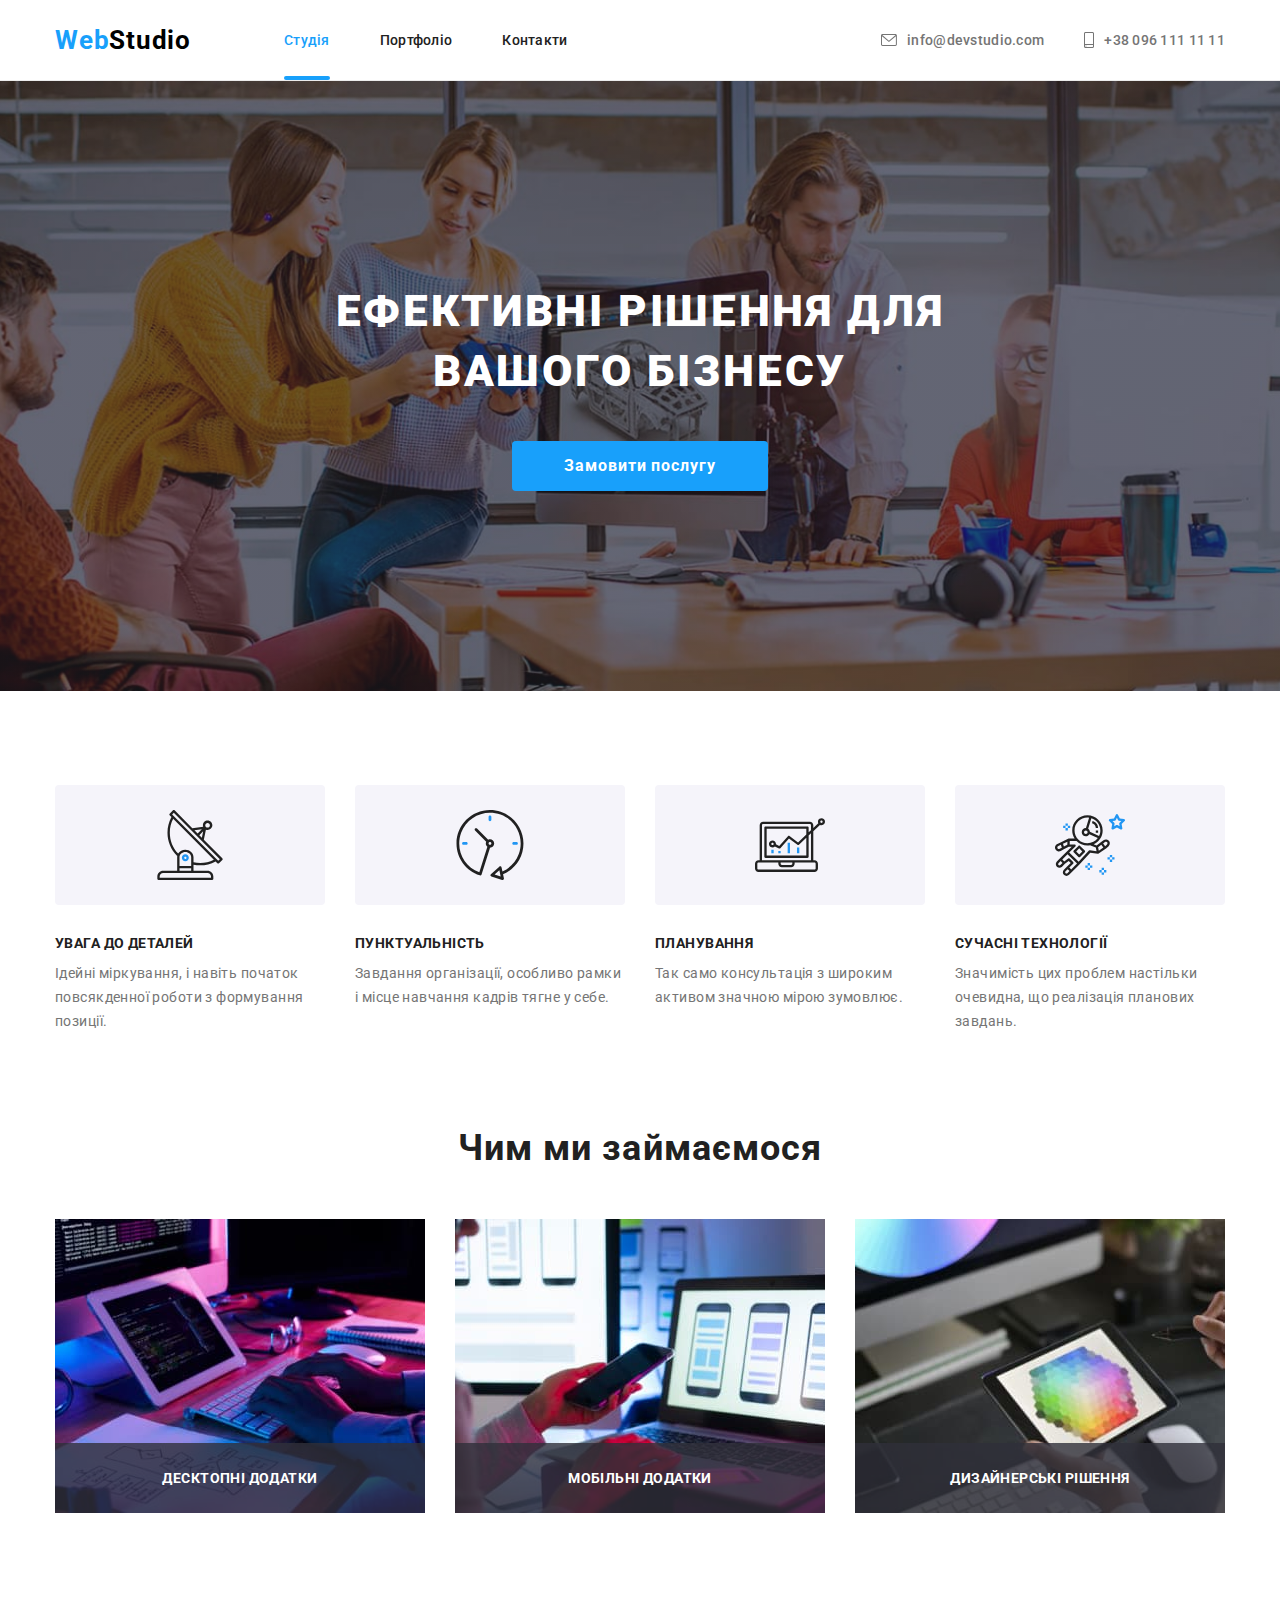
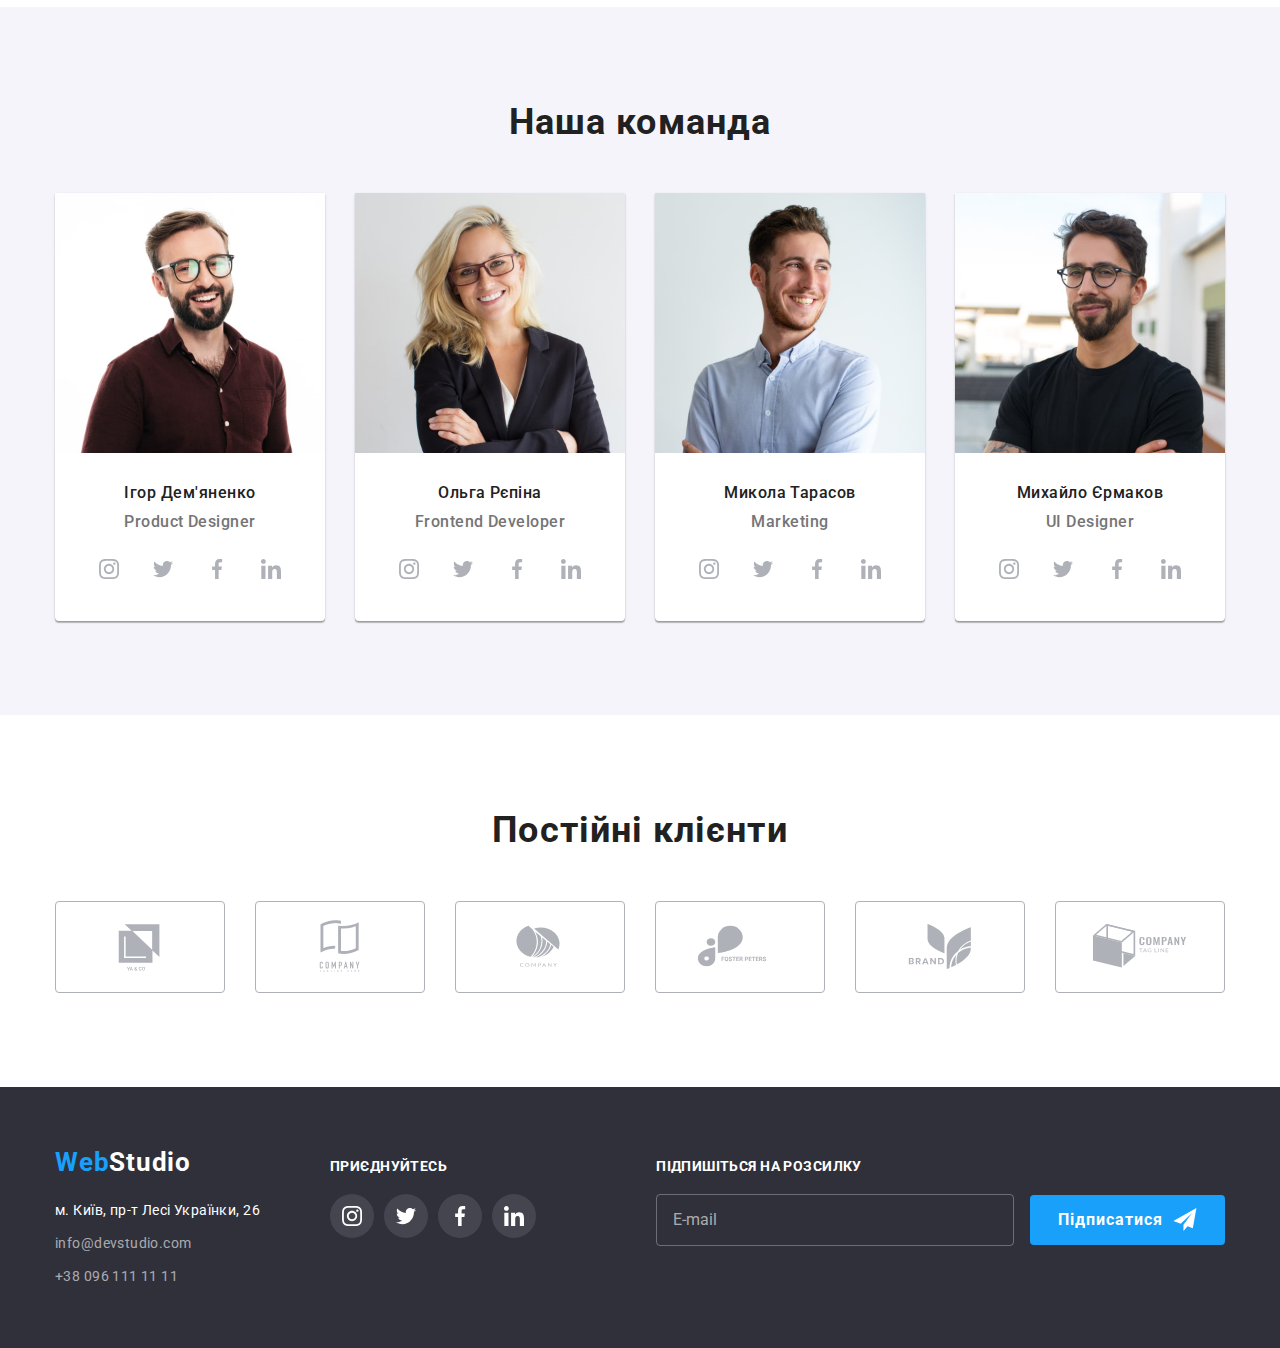
==== commit 6b99803f: "fonts-mixin" ====
--- a/index.html
+++ b/index.html
@@ -16,7 +16,6 @@
       href="https://cdnjs.cloudflare.com/ajax/libs/modern-normalize/1.1.0/modern-normalize.min.css"
     />
     <link rel="stylesheet" href="./css/main.min.css" />
-    <link rel="stylesheet" href="./css/styles.css" />
   </head>
   <body>
     <header>
@@ -64,7 +63,7 @@
     </header>
     <main>
       <!-- секція герой -->
-      <section class="section hero overlay">
+      <section class="hero overlay">
         <div class="container">
           <h1 class="hero__title">Ефективні рішення для вашого бізнесу</h1>
           <button type="button" class="button hero__button" data-modal-open>
@@ -477,7 +476,7 @@
 
         <div class="join-us footer-wrapper__join-us">
           <p class="join-us__title">Приєднуйтесь</p>
-          <ul class="social-icons">
+          <ul class="social-icons footer-wrapper__social-icons">
             <li class="social-icons__item">
               <a href="" class="social-icons__link">
                 <svg class="icon social-icons__icon" width="20px" height="20px">
@@ -546,15 +545,10 @@
               </svg>
             </span>
           </label>
-          </label>
           <label class="form-label">
             <span class="form-label__name">Телефон</span>
             <span class="form-label__field">
-              <input
-                type="tel"
-                name="contact-tel"
-                class="form-label__input"
-              />
+              <input type="tel" name="contact-tel" class="form-label__input" />
               <svg class="icon form-label__icon" width="18" height="18">
                 <use href="./images/icons.svg#icon-phone"></use>
               </svg>
@@ -582,6 +576,7 @@
             ></textarea>
           </label>
 
+<div class="contacts-form__checkbox-wrapper">
           <label class="contacts-form__checkbox-label">
             <input
               type="checkbox"
@@ -594,9 +589,11 @@
               </svg>
             </span>
             <span class="contacts-form__text"
-              >Погоджуюся з розсилкою та приймаю&nbsp;
+              >Погоджуюся з розсилкою та приймаю&nbsp;</span
+            >
           </label>
-          <span class="modal__link">Умови договору</span></span>
+          <span class="modal__link">Умови договору</span>
+</div>
 
           <button type="submit" class="button contacts-form__button">
             Відправити
--- a/css/main.min.css
+++ b/css/main.min.css
@@ -1 +1 @@
-.visually-hidden{position:absolute;white-space:nowrap;width:1px;height:1px;overflow:hidden;border:0;padding:0;clip:rect(0 0 0 0);-webkit-clip-path:inset(50%);clip-path:inset(50%);margin:-1px}.modal{position:absolute;top:50%;left:50%;transform:translate(-50%, -50%)}.cardset__link,.address__link,.contacts,.logo,.navigation__link{text-decoration:none}.cardset,.filter,.address__item,.clients__item,.social-icons,.members__list,.activities__thumb,.features-list,.contacts,.navigation__list{margin:0;padding:0;list-style:none}body{background-color:#fff;color:#212121;font-family:"Roboto",sans-serif;letter-spacing:.02em}.container{width:1200px;margin:0 auto;padding:0 15px}.icon{fill:currentColor}img{display:block;max-width:100%;height:auto}h1,h2,h3,h4,h5,h6,p{padding:0;margin:0}ol,ul{margin-top:0;margin-bottom:0;padding-left:0}.button{font-family:inherit;font-weight:700;font-size:16px;line-height:1.88;letter-spacing:.06em;border-radius:4px;border:0;cursor:pointer}.backdrop{transition-property:opacity, visibility;transition-duration:250ms;transition-timing-function:cubic-bezier(0.4, 0, 0.2, 1);transition-delay:0ms;position:fixed;top:0;left:0;width:100%;height:100%;background-color:rgba(0,0,0,.2);opacity:1}.backdrop__is-hidden{opacity:0;visibility:none;pointer-events:none}header{border-bottom:1px solid #ececec}.header-wrapper{display:flex;align-items:center;justify-content:center}.navigation{display:flex;align-items:center;justify-content:center}.navigation__list{display:inline-flex}.navigation__item:not(:last-child){margin-right:50px}.navigation__link{transition-property:color;transition-duration:250ms;transition-timing-function:cubic-bezier(0.4, 0, 0.2, 1);transition-delay:0ms;position:relative;display:block;padding-top:32px;padding-bottom:32px;font-weight:500;font-size:14px;text-decoration:none;line-height:1.14;color:#212121}.navigation__link:hover,.navigation__link:focus{color:#18a0fb}.navigation__link--current::after{content:"";display:block;position:absolute;bottom:0;left:0;width:100%;height:4px;background-color:#18a0fb;border-radius:2px}.header-wrapper .navigation{margin-left:93px}.logo{display:inline-flex;font-family:"Raleway";font-size:26px;font-weight:700;line-height:1.2;letter-spacing:.03em}.logo__first-part{color:#18a0fb}.logo__second-part{color:#000}.logo__second-part--inversed{color:#fff}.contacts{display:flex;margin-left:auto}.contacts__link{transition-property:color;transition-duration:250ms;transition-timing-function:cubic-bezier(0.4, 0, 0.2, 1);transition-delay:0ms;display:flex;align-items:center;justify-content:center;margin-right:10px;font-weight:500;font-size:14px;line-height:1.14;text-decoration:none;color:#757575}.contacts__link:hover,.contacts__link:focus{color:#18a0fb}.contacts__item:not(:last-child){margin-right:40px}.contacts__icon{margin-right:10px}.hero{padding:200px 0px;background:#2f303a;text-align:center}.hero__title{margin-bottom:40px;margin-left:auto;margin-right:auto;max-width:696px;font-weight:900;font-size:44px;line-height:1.36;letter-spacing:.06em;text-transform:uppercase;color:#fff}.hero__button{padding:10px 52px;background-color:#18a0fb;color:#fff}.overlay{max-width:1600px;margin-left:auto;margin-right:auto;background-color:#2f303a;background-image:linear-gradient(rgba(47, 48, 58, 0.4), rgba(47, 48, 58, 0.4)),url(../images/img-min.jpg);background-repeat:no-repeat;background-position:center;background-size:cover}.section{padding-top:94px;padding-bottom:94px}.section:nth-child(3){padding-top:0px}.section__title{margin-top:0px;margin-bottom:50px;font-weight:700;font-size:36px;line-height:1.16;text-align:center;letter-spacing:.03em;color:#212121}.features-list{display:flex;flex-wrap:wrap}.features-list__title{margin-top:0px;margin-bottom:10px;font-weight:700;font-size:14px;text-decoration:none;line-height:1.14;letter-spacing:.03em;text-transform:uppercase;color:#212121}.features-list__item{width:calc((100% - 90px)/4);margin-right:30px}.features-list__item:nth-child(4n){margin-right:0px}.features-list__text{margin-top:0px;margin-bottom:0px;font-size:14px;text-decoration:none;line-height:1.7;letter-spacing:.03em;color:#757575}.features-list__icon{display:flex;align-items:center;justify-content:center;height:120px;margin-bottom:30px;background-color:#f5f4fa;border-radius:4px}.activities{display:flex;flex-wrap:wrap;min-width:370px;gap:30px}.activities__thumb{position:relative;display:flex;justify-content:center;padding:auto}.activities__description{display:flex;align-items:center;justify-content:center;position:absolute;width:100%;height:70px;bottom:0;font-style:normal;font-weight:700;font-size:14px;line-height:1.14;text-align:center;letter-spacing:.03em;text-transform:uppercase;color:#fff;background:rgba(47,48,58,.8)}.members{background-color:#f5f4fa}.members__list{display:flex;flex-wrap:wrap;margin:-15px}.members__item{width:270px;margin:15px;background-color:#fff;box-shadow:0px 1px 3px rgba(0,0,0,.12),0px 1px 1px rgba(0,0,0,.14),0px 2px 1px rgba(0,0,0,.2);border-radius:0px 0px 4px 4px}.members__description{padding:30px 32px}.members__name{margin-bottom:10px;font-weight:500;font-size:16px;line-height:1.18;text-align:center;letter-spacing:.03em;color:#212121}.members__post{margin-bottom:16px;font-size:16px;line-height:1.18;text-align:center;letter-spacing:.03em;color:#757575}.social-icons{display:flex}.social-icons__item:not(:last-child){margin-right:10px}.social-icons__link{display:flex;align-items:center;justify-content:center;transition-property:background-color, color;transition-duration:250ms;transition-timing-function:cubic-bezier(0.4, 0, 0.2, 1);transition-delay:0ms;width:44px;height:44px;background-color:rgba(255,255,255,.1);border-radius:50%;color:#afb1b8}.social-icons__link:hover,.social-icons__link:focus{background-color:#18a0fb;color:#fff}.clients{display:flex;flex-wrap:wrap}.clients__item:not(:last-child){margin-right:30px}.clients__link{display:flex;align-items:center;justify-content:center;transition-property:border-color, color;transition-duration:250ms;transition-timing-function:cubic-bezier(0.4, 0, 0.2, 1);transition-delay:0ms;width:170px;height:92px;color:#afb1b8;border-radius:4px;border:1px solid #afb1b8}.clients__link:hover,.clients__link:focus{border-color:#18a0fb;color:#18a0fb}footer{background:#2f303a}.footer-wrapper{display:flex;align-items:baseline;padding-top:60px;padding-bottom:60px}.footer-wrapper__address{margin-top:20px}.footer-wrapper__join-us{margin-left:70px}.address__link{transition-property:color;transition-duration:250ms;transition-timing-function:cubic-bezier(0.4, 0, 0.2, 1);transition-delay:0ms;font-size:14px;line-height:1.7;font-style:normal;color:rgba(255,255,255,.6)}.address__link--geo{color:#fff}.address__link:hover,.address__link:focus{color:#18a0fb}.join-us__title{display:inline-flex;flex-wrap:wrap;margin-bottom:20px;font-weight:700;font-size:14px;line-height:1.14;letter-spacing:.03em;text-transform:uppercase;color:#fff}.subscribe-form{margin-left:auto}.subscribe-form__call{display:block;margin-bottom:20px;font-weight:700;font-size:14px;line-height:1.14;letter-spacing:.03em;text-transform:uppercase;color:#fff}.subscribe-form__input{padding:16px;width:358px;min-height:50px;color:#fff;background-color:rgba(0,0,0,0);border:1px solid rgba(255,255,255,.3);border-radius:4px}.subscribe-form__input::-moz-placeholder{color:rgba(255,255,255,.6)}.subscribe-form__input::placeholder{color:rgba(255,255,255,.6)}.subscribe-form__input:focus{outline:none}.subscribe-form__button{display:inline-flex;align-items:center;justify-content:center;transition-property:box-shadow;transition-duration:250ms;transition-timing-function:cubic-bezier(0.4, 0, 0.2, 1);transition-delay:0ms;margin-left:12px;padding:10px 28px;background-color:#18a0fb;color:#fff}.subscribe-form__button:hover{box-shadow:0px 4px 4px rgba(0,0,0,.15)}.subscribe-form__icon{margin-left:10px}.modal{transition-property:opacity, box-shadow;transition-duration:250ms;transition-timing-function:cubic-bezier(0.4, 0, 0.2, 1);transition-delay:0ms;width:528px;height:580px;padding:40px;border-radius:4px;background-color:#fff}.modal:hover{box-shadow:0px 1px 3px rgba(0,0,0,.12),0px 1px 1px rgba(0,0,0,.14),0px 2px 1px rgba(0,0,0,.2)}.modal__link{display:inline-flex;margin-bottom:30px;font-weight:400;font-size:14px;line-height:1.7;letter-spacing:.03em;color:#18a0fb;text-decoration:underline;cursor:pointer}.modal__button{display:flex;align-items:center;justify-content:center;position:absolute;right:8px;top:8px;width:30px;height:30px;padding:0;margin:0;border-radius:50%;border:1px solid rgba(0,0,0,.1);background-color:rgba(0,0,0,0);color:#212121;cursor:pointer;transition-property:box-shadow,color;transition-duration:250ms;transition-timing-function:cubic-bezier(0.4, 0, 0.2, 1);transition-delay:0ms}.modal__button:hover{box-shadow:0px 4px 4px rgba(0,0,0,.15);color:#18a0fb}.contacts-form__title{display:block;margin-bottom:12px;font-weight:700;font-size:20px;line-height:23px;text-align:center;letter-spacing:.03em}.contacts-form__checkbox-label{display:inline-flex}.contacts-form__real-checkbox:focus+.contacts-form__checkbox{border:2px solid #18a0fb;box-shadow:0px 1px 3px rgba(0,0,0,.12),0px 1px 1px rgba(0,0,0,.14),0px 2px 1px rgba(0,0,0,.2)}.contacts-form__real-checkbox:checked+.contacts-form__checkbox{background-color:#18a0fb;border-color:#18a0fb;color:#fff;box-shadow:0px 1px 3px rgba(0,0,0,.12),0px 1px 1px rgba(0,0,0,.14),0px 2px 1px rgba(0,0,0,.2)}.contacts-form__checkbox{display:inline-flex;transition-property:box-shadow, background-color, border-color,color;transition-duration:250ms;transition-timing-function:cubic-bezier(0.4, 0, 0.2, 1);transition-delay:0ms;background-color:#fff;color:rgba(0,0,0,0);border-radius:4px;border:2px solid #212121;background-size:contain;background-origin:border-box}.contacts-form__text{display:inline-flex;margin-left:7px;font-weight:400;font-size:14px;line-height:1.7;letter-spacing:.03em;color:#757575}.contacts-form__button{transition-property:box-shadow;transition-duration:250ms;transition-timing-function:cubic-bezier(0.4, 0, 0.2, 1);transition-delay:0ms;transition-property:box-shadow;transition-duration:250ms;transition-timing-function:cubic-bezier(0.4, 0, 0.2, 1);transition-delay:0ms;display:block;margin:auto;padding:10px 52px;color:#fff;background-color:#18a0fb}.contacts-form__button:hover{box-shadow:0px 4px 4px rgba(0,0,0,.15)}.form-label__name{display:block;margin-bottom:4px;font-weight:400;font-size:12px;line-height:1.16;letter-spacing:.01em;color:#757575}.form-label__field{transition-property:color;transition-duration:250ms;transition-timing-function:cubic-bezier(0.4, 0, 0.2, 1);transition-delay:0ms;position:relative;display:block}.form-label__input{transition-property:border-color;transition-duration:250ms;transition-timing-function:cubic-bezier(0.4, 0, 0.2, 1);transition-delay:0ms;display:block;margin-bottom:10px;padding-left:42px;width:100%;height:40px;border-radius:4px;border:1px solid rgba(33,33,33,.2)}.form-label__input:focus{border-color:#18a0fb;outline:none}.form-label__inputarea{transition-property:border-color;transition-duration:250ms;transition-timing-function:cubic-bezier(0.4, 0, 0.2, 1);transition-delay:0ms;display:block;margin-bottom:10px;padding:12px 16px;width:100%;height:120px;resize:none;border-radius:4px;border:1px solid rgba(33,33,33,.2)}.form-label__inputarea:focus{border:1px solid #18a0fb;outline:none}.form-label__inputarea ::-moz-placeholder{font-weight:400;font-size:12px;line-height:14px;letter-spacing:.01em;color:rgba(117,117,117,.5)}.form-label__inputarea ::placeholder{font-weight:400;font-size:12px;line-height:14px;letter-spacing:.01em;color:rgba(117,117,117,.5)}.form-label__icon{position:absolute;top:50%;left:12px;transform:translateY(-50%)}:focus+.form-label__icon{transition-property:color;transition-duration:250ms;transition-timing-function:cubic-bezier(0.4, 0, 0.2, 1);transition-delay:0ms;color:#18a0fb}.filter{display:flex;align-items:center;justify-content:center;margin-bottom:50px}.filter__item:not(:first-child){margin-left:8px}.filter__button{transition-property:background-color, color, box-shadow;transition-duration:250ms;transition-timing-function:cubic-bezier(0.4, 0, 0.2, 1);transition-delay:0ms;min-width:67px;padding:6px 22px;color:#212121;background-color:#f5f4fa}.filter__button--current{padding:6px 22px;color:#fff;background-color:#18a0fb;box-shadow:0px 3px 1px rgba(0,0,0,.1),0px 1px 2px rgba(0,0,0,.08),0px 2px 2px rgba(0,0,0,.12)}.filter__button:hover,.filter__button:focus{color:#fff;background-color:#18a0fb;box-shadow:0px 3px 1px rgba(0,0,0,.1),0px 1px 2px rgba(0,0,0,.08),0px 2px 2px rgba(0,0,0,.12)}.cardset{display:flex;flex-wrap:wrap;margin:-15px}.cardset__item{width:370px;margin:15px}.cardset__item:hover .cardset__item__reaction{opacity:1;transform:translateY(0%)}.cardset__link{transition-property:box-shadow;transition-duration:250ms;transition-timing-function:cubic-bezier(0.4, 0, 0.2, 1);transition-delay:0ms;display:block}.cardset__link:hover,.cardset__link:focus{box-shadow:0px 1px 1px rgba(0,0,0,.12),0px 4px 4px rgba(0,0,0,.06),1px 4px 6px rgba(0,0,0,.16)}.cardset__thumb{display:block;position:relative;background:#fff;overflow:hidden}.cardset__reaction{transition-property:transform;transition-duration:250ms;transition-timing-function:cubic-bezier(0.4, 0, 0.2, 1);transition-delay:0ms;display:flex;align-items:center;justify-content:center;position:absolute;bottom:0;left:0;width:100%;height:100%;padding:0 24px;margin-top:0;font-style:normal;font-weight:400;font-size:18px;line-height:1.6;letter-spacing:.03em;color:#fff;background:rgba(33,150,243,.9);opacity:0;transform:translateY(100%)}.cardset__name{margin-bottom:4px;font-weight:700;font-size:18px;line-height:2;letter-spacing:.06em;color:#212121}.cardset__text{font-size:16px;line-height:1.87;letter-spacing:.03em;color:#757575}.cardset__description{padding:20px 24px;border:1px solid #f5f4fa;border-top:0}/*# sourceMappingURL=main.min.css.map */+.modal{position:absolute;top:50%;left:50%;transform:translate(-50%, -50%)}.cardset__link,.address__link,.contacts__link,.logo,.navigation__link{text-decoration:none}.cardset,.filter,.address__item,.clients__item,.social-icons,.members__list,.activities__thumb,.features-list,.contacts,.navigation__list{margin:0;padding:0;list-style:none}body{font-family:"Roboto",sans-serif;letter-spacing:.02em;color:#212121;background-color:#fff}.container{width:1200px;margin:0 auto;padding:0 15px}.icon{fill:currentColor}img{display:block;max-width:100%;height:auto}h1,h2,h3,h4,h5,h6,p{padding:0;margin:0}ol,ul{margin-top:0;margin-bottom:0;padding-left:0}.visually-hidden{position:absolute;white-space:nowrap;width:1px;height:1px;overflow:hidden;border:0;padding:0;clip:rect(0 0 0 0);-webkit-clip-path:inset(50%);clip-path:inset(50%);margin:-1px}header{border-bottom:1px solid #ececec}footer{background:#2f303a}.footer-wrapper{display:flex;align-items:baseline;padding-top:60px;padding-bottom:60px}.footer-wrapper__address{margin-top:20px}.footer-wrapper__join-us{margin-left:70px}.button{font-size:16px;font-weight:700;line-height:1.875;letter-spacing:.06em;color:#fff;text-decoration:none;text-transform:none;font-family:inherit;border-radius:4px;border:0;cursor:pointer}.backdrop{transition-property:opacity, visibility;transition-duration:250ms;transition-timing-function:cubic-bezier(0.4, 0, 0.2, 1);transition-delay:0ms;position:fixed;top:0;left:0;width:100%;height:100%;background-color:rgba(0,0,0,.2);opacity:1}.backdrop__is-hidden{opacity:0;visibility:none;pointer-events:none}.header-wrapper{display:flex;align-items:center;justify-content:center}.navigation{display:flex;align-items:center;justify-content:center}.header-wrapper .navigation{margin-left:93px}.navigation__list{display:inline-flex}.navigation__item:not(:last-child){margin-right:50px}.navigation__link{transition-property:color;transition-duration:250ms;transition-timing-function:cubic-bezier(0.4, 0, 0.2, 1);transition-delay:0ms;font-size:14px;font-weight:500;line-height:1.1428571429;letter-spacing:.02em;color:#212121;text-decoration:none;text-transform:none;position:relative;display:block;padding-top:32px;padding-bottom:32px}.navigation__link:hover,.navigation__link:focus{color:#18a0fb}.navigation__link--current{color:#18a0fb}.navigation__link--current::after{content:"";display:block;position:absolute;bottom:0;left:0;width:100%;height:4px;background-color:#18a0fb;border-radius:2px}.logo{display:inline-flex;font-family:"Roboto",sans-serif;font-size:26px;font-weight:700;line-height:1.1923076923;letter-spacing:.03em;color:#212121;text-decoration:none;text-transform:none}.logo__first-part{color:#18a0fb}.logo__second-part{color:#000}.logo__second-part--inversed{color:#fff}.contacts{display:flex;margin-left:auto}.contacts__link{transition-property:color;transition-duration:250ms;transition-timing-function:cubic-bezier(0.4, 0, 0.2, 1);transition-delay:0ms;display:flex;align-items:center;justify-content:center;font-size:14px;font-weight:500;line-height:1.1428571429;letter-spacing:.02em;color:#757575;text-decoration:none;text-transform:none}.contacts__link:hover,.contacts__link:focus{color:#18a0fb}.contacts__item:not(:last-child){margin-right:40px}.contacts__icon{margin-right:10px}.hero{padding:200px 0px;background:#2f303a;text-align:center}.hero__title{font-size:44px;font-weight:900;line-height:1.3636363636;letter-spacing:.06em;color:#fff;text-decoration:none;text-transform:uppercase;margin-bottom:40px;margin-left:auto;margin-right:auto;max-width:696px}.hero__button{padding:10px 52px;background-color:#18a0fb;color:#fff}.overlay{max-width:1600px;margin-left:auto;margin-right:auto;background-color:#2f303a;background-image:linear-gradient(rgba(47, 48, 58, 0.4), rgba(47, 48, 58, 0.4)),url(../images/img-min.jpg);background-repeat:no-repeat;background-position:center;background-size:cover}.section{padding-top:94px;padding-bottom:94px}.section:nth-child(3){padding-top:0px}.section__title{font-size:36px;font-weight:700;line-height:1.1666666667;letter-spacing:.03em;color:#212121;text-decoration:none;text-transform:none;margin-top:0px;margin-bottom:50px;text-align:center}.features-list{display:flex;flex-wrap:wrap}.features-list__title{font-size:14px;font-weight:700;line-height:1.1428571429;letter-spacing:.03em;color:#212121;text-decoration:none;text-transform:uppercase;margin-top:0px;margin-bottom:10px}.features-list__item{width:calc((100% - 90px)/4);margin-right:30px}.features-list__item:nth-child(4n){margin-right:0px}.features-list__text{font-size:14px;font-weight:400;line-height:1.7142857143;letter-spacing:.03em;color:#757575;text-decoration:none;text-transform:none;margin-top:0px;margin-bottom:0px}.features-list__icon{display:flex;align-items:center;justify-content:center;height:120px;margin-bottom:30px;background-color:#f5f4fa;border-radius:4px}.activities{display:flex;flex-wrap:wrap;min-width:370px;gap:30px}.activities__thumb{position:relative;display:flex;justify-content:center;padding:auto}.activities__description{display:flex;align-items:center;justify-content:center;font-size:14px;font-weight:700;line-height:1.1428571429;letter-spacing:.03em;color:#fff;text-decoration:none;text-transform:uppercase;position:absolute;width:100%;height:70px;bottom:0;text-align:center;background:rgba(47,48,58,.8)}.members{background-color:#f5f4fa}.members__list{display:flex;flex-wrap:wrap;margin:-15px}.members__item{width:270px;margin:15px;background-color:#fff;box-shadow:0px 1px 3px rgba(0,0,0,.12),0px 1px 1px rgba(0,0,0,.14),0px 2px 1px rgba(0,0,0,.2);border-radius:0px 0px 4px 4px}.members__description{padding:30px 32px}.members__name{font-size:16px;font-weight:500;line-height:1.1875;letter-spacing:.03em;color:#212121;text-decoration:none;text-transform:none;margin-bottom:10px;text-align:center}.members__post{margin-bottom:16px;font-size:16px;font-weight:500;line-height:1.1875;letter-spacing:.03em;color:#757575;text-decoration:none;text-transform:none;text-align:center}.social-icons{display:flex}.social-icons__item:not(:last-child){margin-right:10px}.social-icons__link{display:flex;align-items:center;justify-content:center;transition-property:background-color, color;transition-duration:250ms;transition-timing-function:cubic-bezier(0.4, 0, 0.2, 1);transition-delay:0ms;width:44px;height:44px;border-radius:50%;color:#afb1b8}.social-icons__link:hover,.social-icons__link:focus{background-color:#18a0fb;color:#fff}.footer-wrapper .social-icons__link{color:#fff;background-color:rgba(255,255,255,.1)}.footer-wrapper .social-icons__link:hover,.footer-wrapper .social-icons__link:focus{background-color:#18a0fb}.clients{display:flex;flex-wrap:wrap}.clients__item:not(:last-child){margin-right:30px}.clients__link{display:flex;align-items:center;justify-content:center;transition-property:border-color, color;transition-duration:250ms;transition-timing-function:cubic-bezier(0.4, 0, 0.2, 1);transition-delay:0ms;width:170px;height:92px;color:#afb1b8;border-radius:4px;border:1px solid #afb1b8}.clients__link:hover,.clients__link:focus{border-color:#18a0fb;color:#18a0fb}.address__item:not(:last-child){margin-bottom:9px}.address__link{transition-property:color;transition-duration:250ms;transition-timing-function:cubic-bezier(0.4, 0, 0.2, 1);transition-delay:0ms;font-size:14px;font-weight:400;line-height:1.7142857143;letter-spacing:.03em;color:#fff;text-decoration:none;text-transform:none;font-style:normal;color:rgba(255,255,255,.6)}.address__link--geo{color:#fff}.address__link:hover,.address__link:focus{color:#18a0fb}.join-us__title{font-size:14px;font-weight:700;line-height:1.1428571429;letter-spacing:.03em;color:#fff;text-decoration:none;text-transform:uppercase;display:inline-flex;flex-wrap:wrap;margin-bottom:20px}.subscribe-form{margin-left:auto}.subscribe-form__call{font-size:14px;font-weight:700;line-height:1.1428571429;letter-spacing:.03em;color:#fff;text-decoration:none;text-transform:uppercase;display:block;margin-bottom:20px}.subscribe-form__input{padding:16px;width:358px;min-height:50px;color:#fff;background-color:rgba(0,0,0,0);border:1px solid rgba(255,255,255,.3);border-radius:4px}.subscribe-form__input::-moz-placeholder{color:rgba(255,255,255,.6)}.subscribe-form__input::placeholder{color:rgba(255,255,255,.6)}.subscribe-form__input:focus{outline:none}.subscribe-form__button{display:inline-flex;align-items:center;justify-content:center;transition-property:box-shadow;transition-duration:250ms;transition-timing-function:cubic-bezier(0.4, 0, 0.2, 1);transition-delay:0ms;margin-left:12px;padding:10px 28px;background-color:#18a0fb;color:#fff}.subscribe-form__button:hover{box-shadow:0px 4px 4px rgba(0,0,0,.15)}.subscribe-form__icon{margin-left:10px}.modal{transition-property:opacity, box-shadow;transition-duration:250ms;transition-timing-function:cubic-bezier(0.4, 0, 0.2, 1);transition-delay:0ms;width:528px;height:580px;padding:40px;border-radius:4px;background-color:#fff}.modal:hover{box-shadow:0px 1px 3px rgba(0,0,0,.12),0px 1px 1px rgba(0,0,0,.14),0px 2px 1px rgba(0,0,0,.2)}.modal__link{font-size:14px;font-weight:400;line-height:1.7142857143;letter-spacing:.03em;color:#18a0fb;text-decoration:underline;text-transform:none;display:inline-block;cursor:pointer}.modal__button{display:flex;align-items:center;justify-content:center;transition-property:box-shadow,color;transition-duration:250ms;transition-timing-function:cubic-bezier(0.4, 0, 0.2, 1);transition-delay:0ms;position:absolute;right:8px;top:8px;width:30px;height:30px;padding:0;margin:0;border-radius:50%;border:1px solid rgba(0,0,0,.1);background-color:rgba(0,0,0,0);color:#212121;cursor:pointer}.modal__button:hover{box-shadow:0px 4px 4px rgba(0,0,0,.15);color:#18a0fb}.contacts-form__title{font-size:20px;font-weight:700;line-height:1.15;letter-spacing:.03em;color:#212121;text-decoration:none;text-transform:none;display:block;margin-bottom:12px;text-align:center}.contacts-form__checkbox-wrapper{display:flex;align-items:center;justify-content:center;margin-bottom:30px}.contacts-form__checkbox-label{display:inline-flex}.contacts-form__real-checkbox:focus+.contacts-form__checkbox{border:2px solid #18a0fb;box-shadow:0px 1px 3px rgba(0,0,0,.12),0px 1px 1px rgba(0,0,0,.14),0px 2px 1px rgba(0,0,0,.2)}.contacts-form__real-checkbox:checked+.contacts-form__checkbox{background-color:#18a0fb;border-color:#18a0fb;color:#fff;box-shadow:0px 1px 3px rgba(0,0,0,.12),0px 1px 1px rgba(0,0,0,.14),0px 2px 1px rgba(0,0,0,.2)}.contacts-form__checkbox{display:inline-block;justify-content:center;transition-property:box-shadow, background-color, border-color,color;transition-duration:250ms;transition-timing-function:cubic-bezier(0.4, 0, 0.2, 1);transition-delay:0ms;background-color:#fff;color:rgba(0,0,0,0);border-radius:4px;border:2px solid #212121;background-size:contain;background-origin:border-box}.contacts-form__text{font-size:14px;font-weight:400;line-height:1.7142857143;letter-spacing:.03em;color:#757575;text-decoration:none;text-transform:none;display:inline-block;margin-left:7px}.contacts-form__button{transition-property:box-shadow;transition-duration:250ms;transition-timing-function:cubic-bezier(0.4, 0, 0.2, 1);transition-delay:0ms;transition-property:box-shadow;transition-duration:250ms;transition-timing-function:cubic-bezier(0.4, 0, 0.2, 1);transition-delay:0ms;display:block;margin:auto;padding:10px 52px;color:#fff;background-color:#18a0fb}.contacts-form__button:hover{box-shadow:0px 4px 4px rgba(0,0,0,.15)}.form-label__name{font-size:12px;font-weight:400;line-height:1.1666666667;letter-spacing:.01em;color:#757575;text-decoration:none;text-transform:none;display:block;margin-bottom:4px}.form-label__field{transition-property:color;transition-duration:250ms;transition-timing-function:cubic-bezier(0.4, 0, 0.2, 1);transition-delay:0ms;position:relative;display:block}.form-label__input{transition-property:border-color;transition-duration:250ms;transition-timing-function:cubic-bezier(0.4, 0, 0.2, 1);transition-delay:0ms;display:block;margin-bottom:10px;padding-left:42px;width:100%;height:40px;border-radius:4px;border:1px solid rgba(33,33,33,.2)}.form-label__input:focus{border-color:#18a0fb;outline:none}.form-label__inputarea{transition-property:border-color;transition-duration:250ms;transition-timing-function:cubic-bezier(0.4, 0, 0.2, 1);transition-delay:0ms;display:block;margin-bottom:10px;padding:12px 16px;width:100%;height:120px;resize:none;border-radius:4px;border:1px solid rgba(33,33,33,.2)}.form-label__inputarea:focus{border:1px solid #18a0fb;outline:none}.form-label__inputarea ::-moz-placeholder{font-size:12px;font-weight:400;line-height:1.1666666667;letter-spacing:.01em;color:#212121;text-decoration:none;text-transform:none;color:rgba(117,117,117,.5)}.form-label__inputarea ::placeholder{font-size:12px;font-weight:400;line-height:1.1666666667;letter-spacing:.01em;color:#212121;text-decoration:none;text-transform:none;color:rgba(117,117,117,.5)}.form-label__icon{position:absolute;top:50%;left:12px;transform:translateY(-50%)}:focus+.form-label__icon{transition-property:color;transition-duration:250ms;transition-timing-function:cubic-bezier(0.4, 0, 0.2, 1);transition-delay:0ms;color:#18a0fb}.filter{display:flex;align-items:center;justify-content:center;margin-bottom:50px}.filter__item:not(:first-child){margin-left:8px}.filter__button{transition-property:background-color, color, box-shadow;transition-duration:250ms;transition-timing-function:cubic-bezier(0.4, 0, 0.2, 1);transition-delay:0ms;min-width:67px;padding:6px 22px;color:#212121;background-color:#f5f4fa}.filter__button--current{padding:6px 22px;color:#fff;background-color:#18a0fb;box-shadow:0px 3px 1px rgba(0,0,0,.1),0px 1px 2px rgba(0,0,0,.08),0px 2px 2px rgba(0,0,0,.12)}.filter__button:hover,.filter__button:focus{color:#fff;background-color:#18a0fb;box-shadow:0px 3px 1px rgba(0,0,0,.1),0px 1px 2px rgba(0,0,0,.08),0px 2px 2px rgba(0,0,0,.12)}.cardset{display:flex;flex-wrap:wrap;margin:-15px}.cardset__item:hover .cardset__reaction{opacity:1;transform:translateY(0%)}.cardset__item{width:370px;margin:15px}.cardset__link{transition-property:box-shadow;transition-duration:250ms;transition-timing-function:cubic-bezier(0.4, 0, 0.2, 1);transition-delay:0ms;display:block}.cardset__link:hover,.cardset__link:focus{box-shadow:0px 1px 1px rgba(0,0,0,.12),0px 4px 4px rgba(0,0,0,.06),1px 4px 6px rgba(0,0,0,.16)}.cardset__thumb{display:block;position:relative;background:#fff;overflow:hidden}.cardset__reaction{transition-property:transform;transition-duration:250ms;transition-timing-function:cubic-bezier(0.4, 0, 0.2, 1);transition-delay:0ms;display:flex;align-items:center;justify-content:center;font-size:18px;font-weight:400;line-height:1.5555555556;letter-spacing:.03em;color:#fff;text-decoration:none;text-transform:none;position:absolute;top:0;width:100%;height:100%;padding:0 24px;margin-top:0;background:rgba(33,150,243,.9);opacity:0;transform:translateY(100%)}.cardset__name{font-size:18px;font-weight:700;line-height:2;letter-spacing:.03em;color:#212121;text-decoration:none;text-transform:none;margin-bottom:4px}.cardset__text{font-size:16px;font-weight:400;line-height:1.875;letter-spacing:.03em;color:#757575;text-decoration:none;text-transform:none}.cardset__description{padding:20px 24px;border:1px solid #f5f4fa;border-top:0}/*# sourceMappingURL=main.min.css.map */